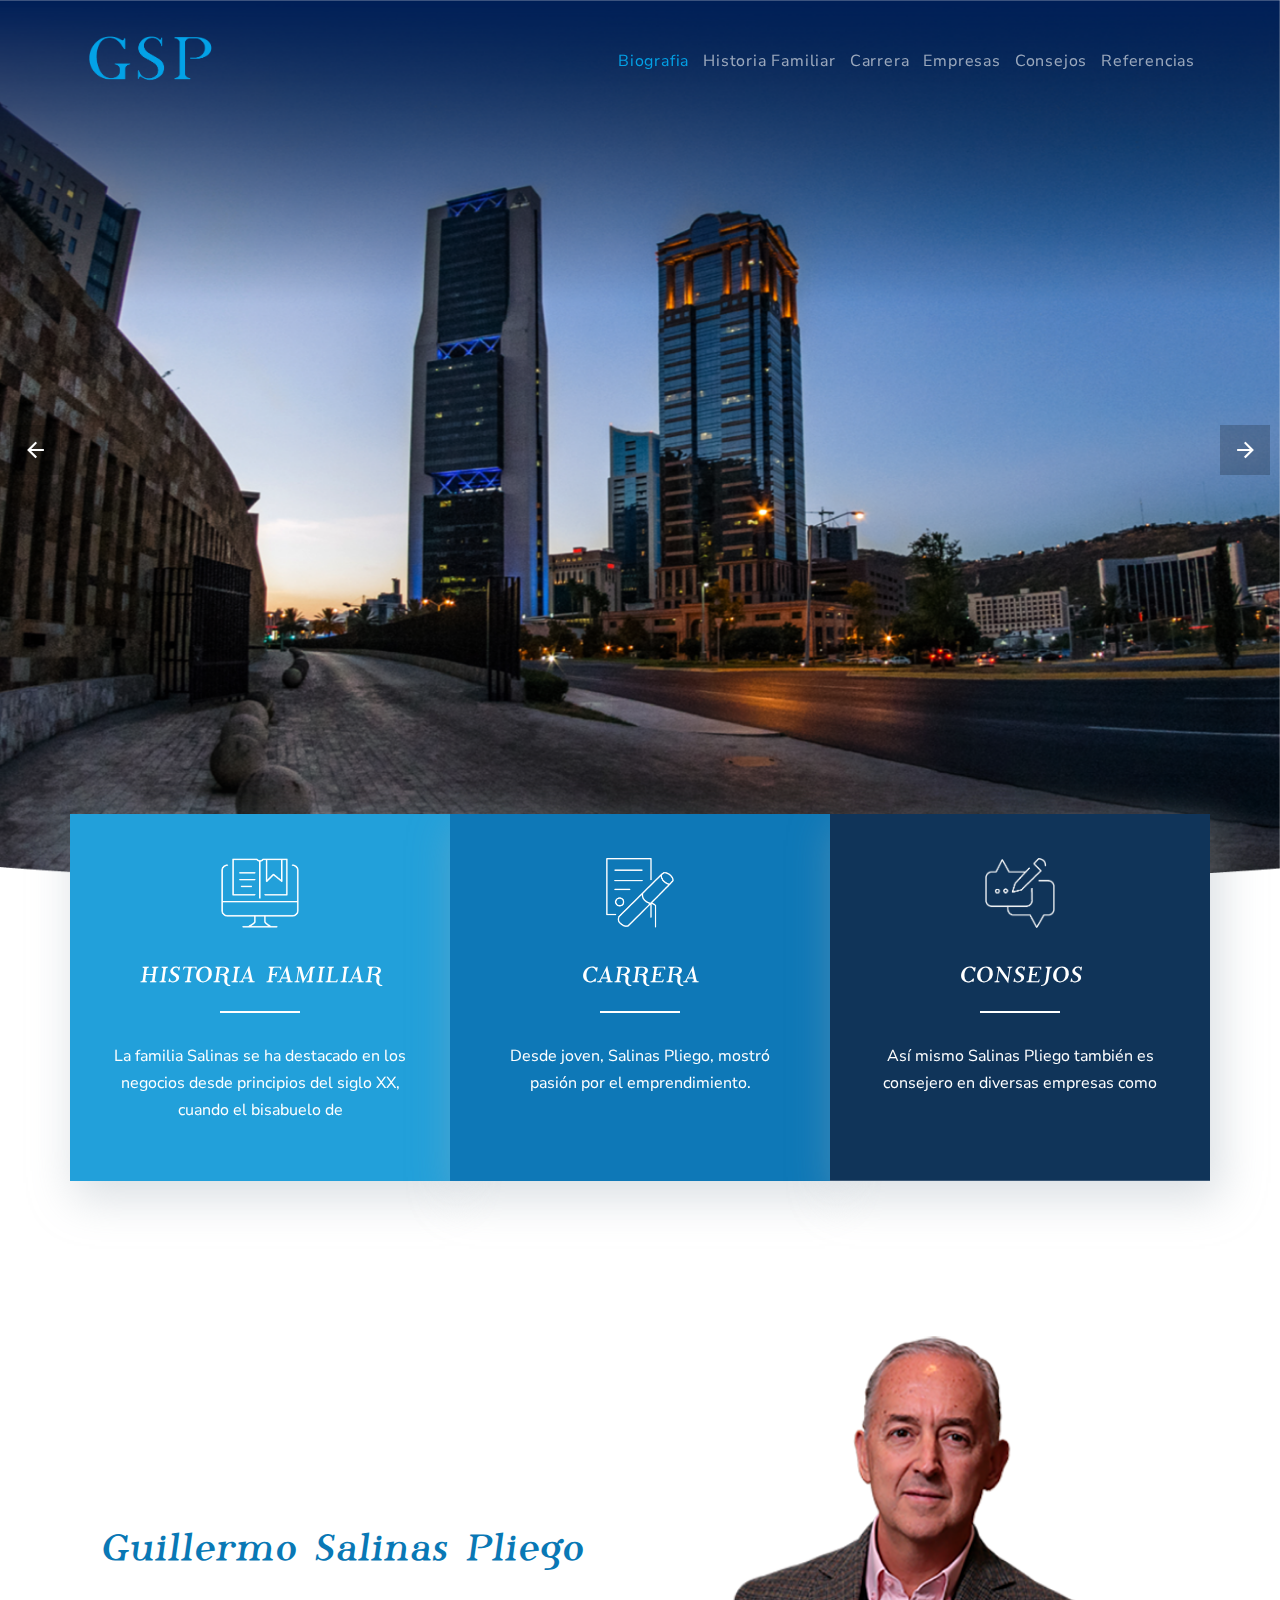
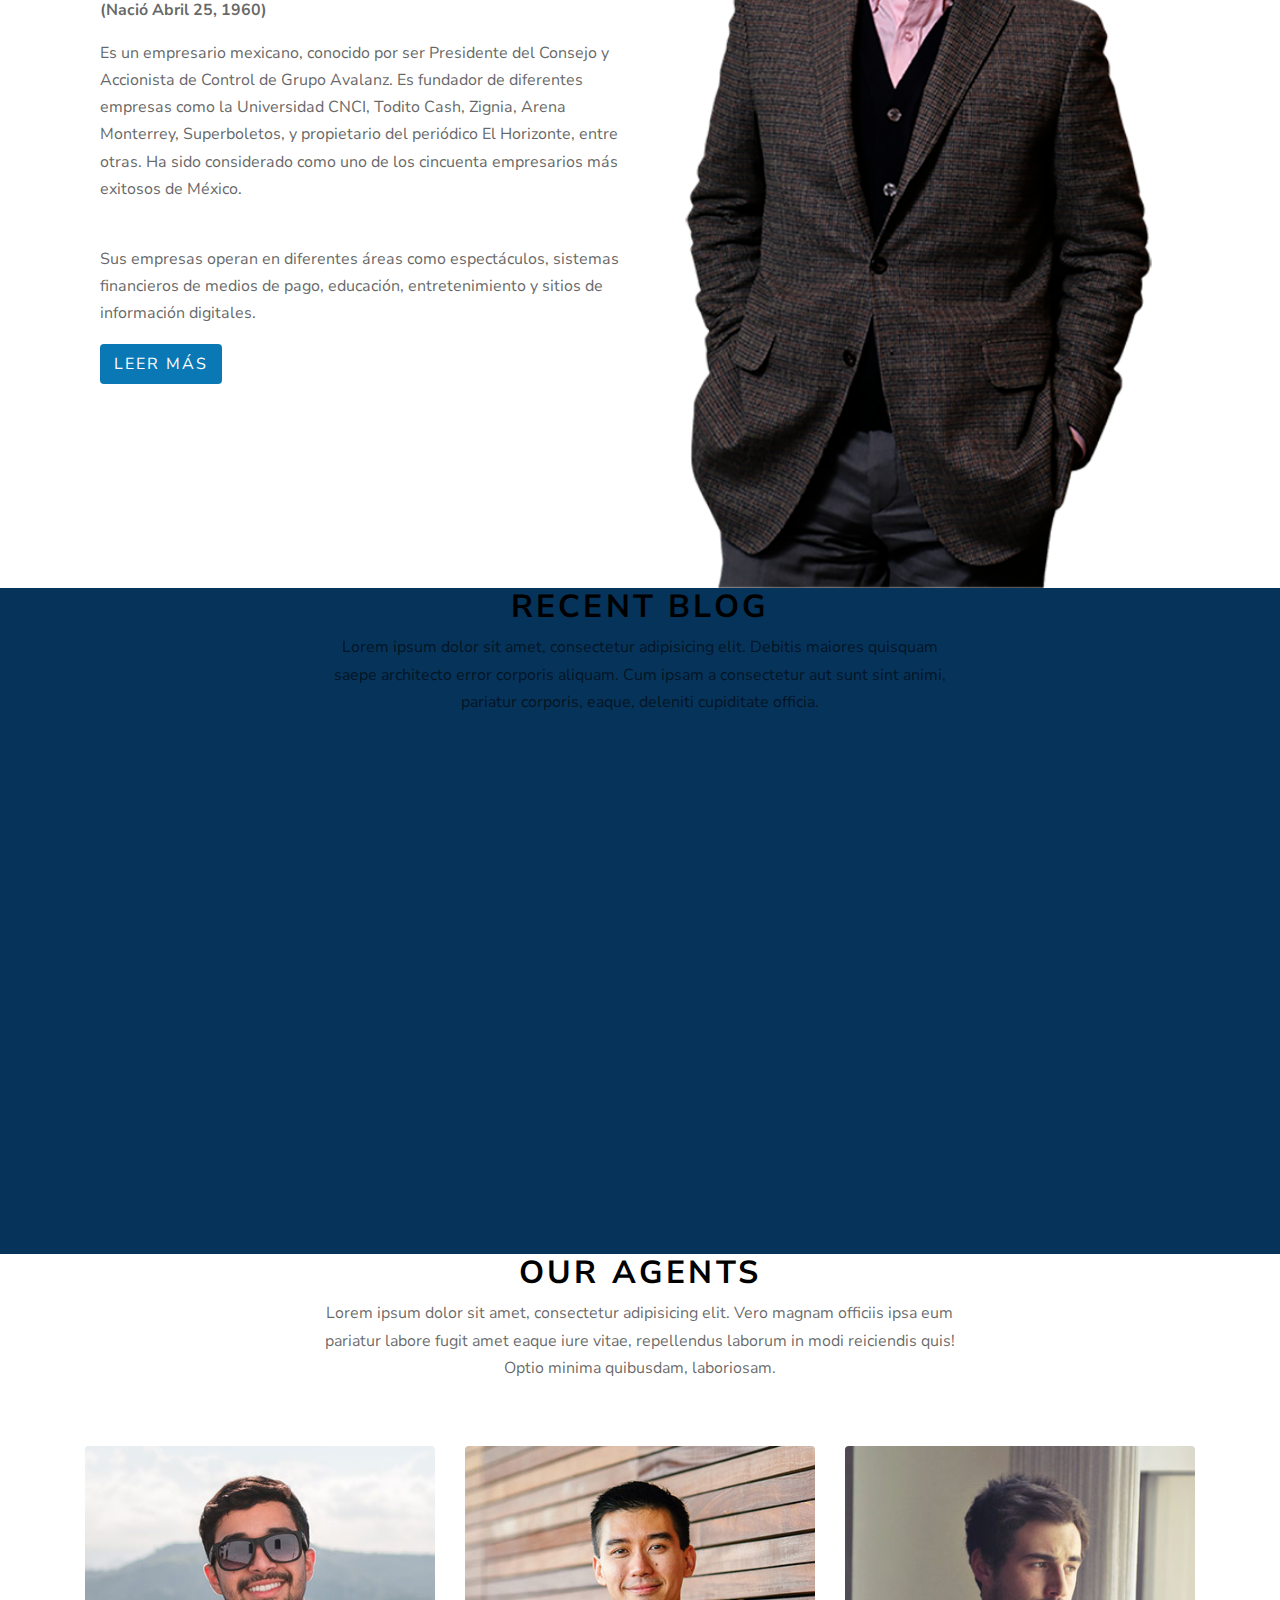
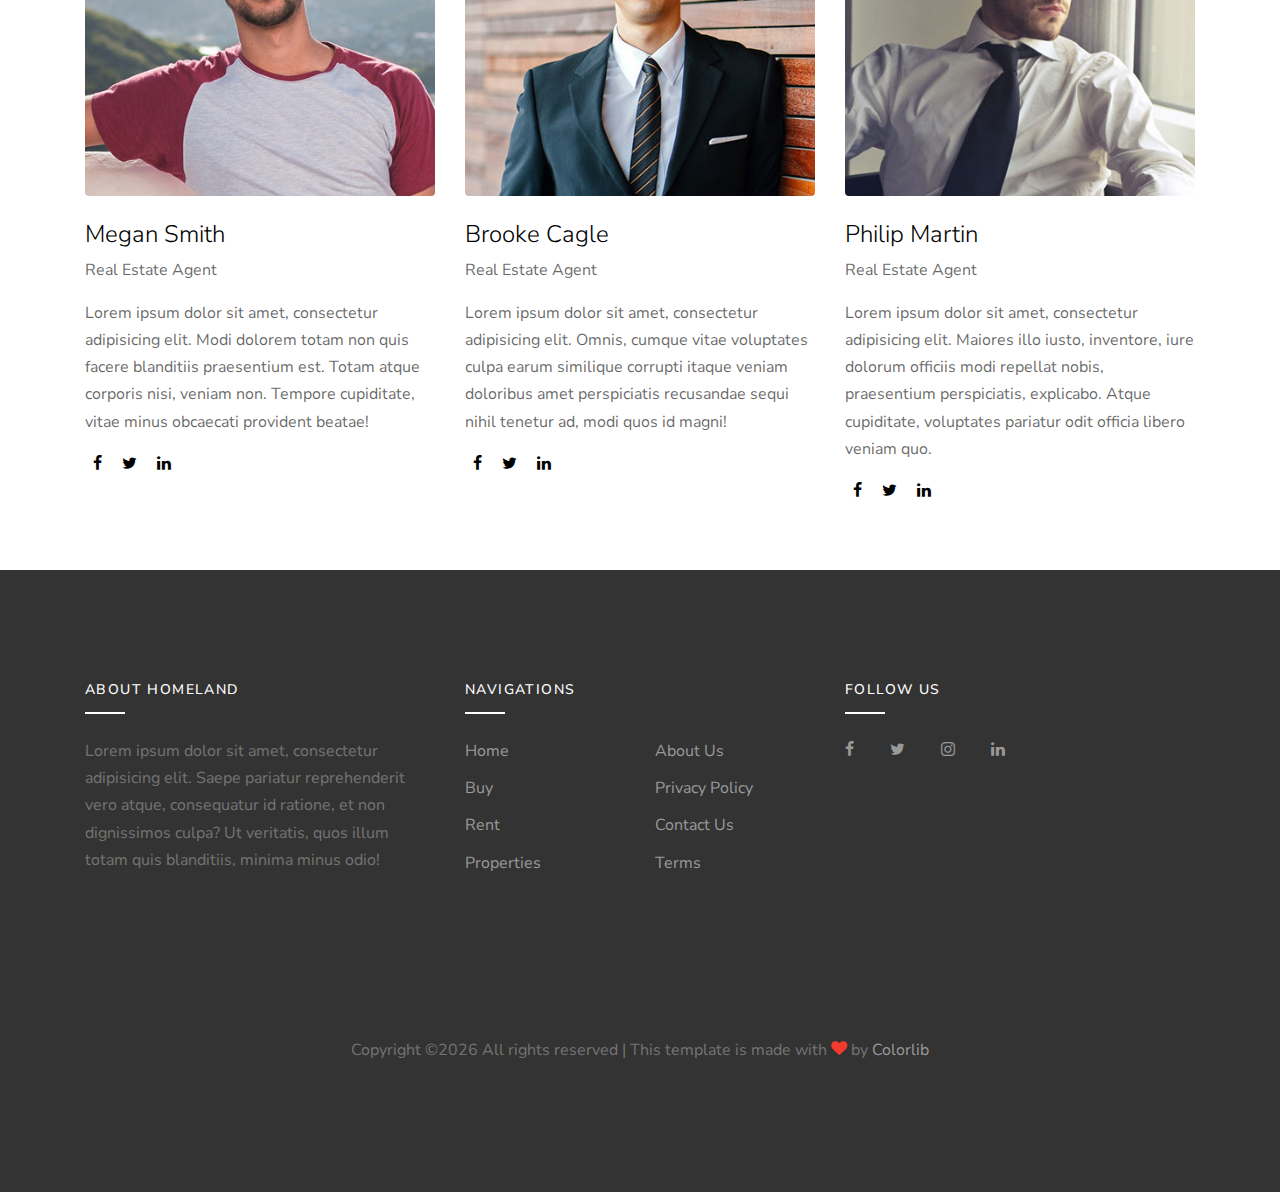
==== index.html @ 5adea377 "new" ====
<!DOCTYPE html>
<html lang="en">
  <head>
    <title>Guillermo Salinas Pliego</title>
    <meta charset="utf-8">
    <meta name="viewport" content="width=device-width, initial-scale=1, shrink-to-fit=no">

    <link rel="stylesheet" href="https://fonts.googleapis.com/css?family=Nunito+Sans:200,300,400,700,900|Roboto+Mono:300,400,500"> 
    <link rel="stylesheet" href="fonts/icomoon/style.css">

    <link rel="stylesheet" href="css/bootstrap.min.css">
    <link rel="stylesheet" href="css/magnific-popup.css">
    <link rel="stylesheet" href="css/jquery-ui.css">
    <link rel="stylesheet" href="css/owl.carousel.min.css">
    <link rel="stylesheet" href="css/owl.theme.default.min.css">
    <link rel="stylesheet" href="css/bootstrap-datepicker.css">
    <link rel="stylesheet" href="css/mediaelementplayer.css">
    <link rel="stylesheet" href="css/animate.css">
    <link rel="stylesheet" href="fonts/flaticon/font/flaticon.css">
    <link rel="stylesheet" href="css/fl-bigmug-line.css">
    
  
    <link rel="stylesheet" href="css/aos.css">

    <link rel="stylesheet" href="css/style.css">
    
  </head>
  <body>
  
  <div class="site-loader"></div>
  
  <div class="site-wrap">

    <div class="site-mobile-menu">
      <div class="site-mobile-menu-header">
        <div class="site-mobile-menu-close mt-3">
          <span class="icon-close2 js-menu-toggle"></span>
        </div>
      </div>
      <div class="site-mobile-menu-body"></div>
    </div> <!-- .site-mobile-menu -->

    <div class="site-navbar mt-4">
        <div class="container py-1">
          <div class="row align-items-center">
            <div class="col-8 col-md-8 col-lg-4">
              <h1 class="mb-0"><a href="index.html" class="text-white h2 mb-0"><img id="logo" src="images/logo.png" /></a></h1>
            </div>
            <div class="col-4 col-md-4 col-lg-8">
              <nav class="site-navigation text-right text-md-right" role="navigation">

                <div class="d-inline-block d-lg-none ml-md-0 mr-auto py-3"><a href="#" class="site-menu-toggle js-menu-toggle text-white"><span class="icon-menu h3"></span></a></div>

                <ul class="site-menu js-clone-nav d-none d-lg-block">
                  <li class="active">
                    <a href="index.html">Biografia</a>
                  </li>
                  <li><a href="buy.html">Historia Familiar</a></li>
                  <li><a href="rent.html">Carrera</a></li>
                  <li>
                    <a href="properties.html">Empresas</a>
                   <!--  <ul class="dropdown arrow-top">
                      <li><a href="#">Consejos</a></li>
                      <li><a href="#">Referencias</a></li>
                      <li><a href="#">Commercial Building</a></li>
                      <li class="has-children">
                        <a href="#">Sub Menu</a>
                        <ul class="dropdown">
                          <li><a href="#">Menu One</a></li>
                          <li><a href="#">Menu Two</a></li>
                          <li><a href="#">Menu Three</a></li>
                        </ul> 
                      </li>
                    </ul>-->
                  </li>
                  <li><a href="blog.html">Consejos</a></li>
                  <li><a href="about.html">Referencias</a></li>
                  
                </ul>
              </nav>
            </div>
           

          </div>
        </div>
      </div>
    </div>

    <div class="slide-one-item home-slider owl-carousel">

      <div class="site-blocks-cover overlay" style="background-image: url(images/banner/banner_1.png);" data-aos="fade" data-stellar-background-ratio="0.5">
  <div class="container">
         <div class="row align-items-center justify-content-center text-center">
            <div class="col-md-10">
              <!-- <span class="d-inline-block bg-success text-white px-3 mb-3 property-offer-type rounded">For Rent</span>
              <h1 class="mb-2">871 Crenshaw Blvd</h1>
              <p class="mb-5"><strong class="h2 text-success font-weight-bold">$2,250,500</strong></p>
              <p><a href="#" class="btn btn-white btn-outline-white py-3 px-5 rounded-0 btn-2">See Details</a></p> -->
            </div>
          </div> 
        </div>
      </div>  

      <div class="site-blocks-cover overlay" style="background-image: url(images/banner/banner_1.png);" data-aos="fade" data-stellar-background-ratio="0.5">
        <div class="container">
          <div class="row align-items-center justify-content-center text-center">
            <div class="col-md-10">
            <!--   <span class="d-inline-block bg-danger text-white px-3 mb-3 property-offer-type rounded">For Sale</span>
              <h1 class="mb-2">625 S. Berendo St</h1>
              <p class="mb-5"><strong class="h2 text-success font-weight-bold">$1,000,500</strong></p>
              <p><a href="#" class="btn btn-white btn-outline-white py-3 px-5 rounded-0 btn-2">See Details</a></p> -->
            </div>
          </div>
        </div>
      </div>  

    </div>
<!-- <div class="slant"></div> -->

    <div class="site-section site-section-sm pb-0">
      <section id="fh5co-intro">
		<div class="container">
			<div class="row row-bottom-padded-lg">
				<div class="fh5co-block to-animate" style="background-image: url(images/barrita/01_azul.png);">
					<div class="overlay-darker"></div>
					<div class="overlay"></div>
					<div class="fh5co-text">

						<img class="iconobarrita" src="images/barrita/h.png" height="70px" />
						<div class="col-md-12 section-heading text-center">
						<h2 style="font-family:'Phosphorus Bromide';font-weight:normal; color: #fff">Historia Familiar</h2>
						</div>
						<p style="color: #fff">La familia Salinas se ha destacado en
los negocios desde principios del siglo
XX, cuando el bisabuelo de</p>
						
					</div>
				</div>

			<div class="fh5co-block to-animate" style="background-image: url(images/barrita/02_azul.png);">
					<div class="overlay-darker"></div>
					<div class="overlay"></div>
					<div class="fh5co-text">
						<img class="iconobarrita" src="images/barrita/run.png" height="70px" />
						<div class="col-md-12 section-heading text-center">
						<h2 style="font-family:'Phosphorus Bromide';font-weight:normal; color: #fff">Carrera</h2>
						</div>
						<p style="color: #fff">Desde joven, Salinas Pliego, mostró pasión por el emprendimiento.</p>
						
					</div>
				</div>
				<div class="fh5co-block to-animate" style="background-image: url(images/barrita/03_azul.png);">
					<div class="overlay-darker"></div>
					<div class="overlay"></div>
					<div class="fh5co-text">
						<img class="iconobarrita" src="images/barrita/c.png" height="70px"/>
						<div class="col-md-12 section-heading text-center">
						<h2 style="font-family:'Phosphorus Bromide';font-weight:normal; color: #fff">Consejos</h2>
						</div>
						<p style="color: #fff">Así mismo Salinas Pliego también es consejero en diversas empresas como</p>
						
					</div>
				</div>
			</div>
			
		</div>
	</section>
    </div>
<!-- 
    <div class="site-section site-section-sm bg-light">
      <div class="container">
      
        <div class="row mb-5">
          <div class="col-md-6 col-lg-4 mb-4">
            <div class="property-entry h-100">
              <a href="property-details.html" class="property-thumbnail">
                <div class="offer-type-wrap">
                  <span class="offer-type bg-danger">Sale</span>
                  <span class="offer-type bg-success">Rent</span>
                </div>
                <img src="images/img_1.jpg" alt="Image" class="img-fluid">
              </a>
              <div class="p-4 property-body">
                <a href="#" class="property-favorite"><span class="icon-heart-o"></span></a>
                <h2 class="property-title"><a href="property-details.html">625 S. Berendo St</a></h2>
                <span class="property-location d-block mb-3"><span class="property-icon icon-room"></span> 625 S. Berendo St Unit 607 Los Angeles, CA 90005</span>
                <strong class="property-price text-primary mb-3 d-block text-success">$2,265,500</strong>
                <ul class="property-specs-wrap mb-3 mb-lg-0">
                  <li>
                    <span class="property-specs">Beds</span>
                    <span class="property-specs-number">2 <sup>+</sup></span>
                    
                  </li>
                  <li>
                    <span class="property-specs">Baths</span>
                    <span class="property-specs-number">2</span>
                    
                  </li>
                  <li>
                    <span class="property-specs">SQ FT</span>
                    <span class="property-specs-number">7,000</span>
                    
                  </li>
                </ul>

              </div>
            </div>
          </div>

          <div class="col-md-6 col-lg-4 mb-4">
            <div class="property-entry h-100">
              <a href="property-details.html" class="property-thumbnail">
                <div class="offer-type-wrap">
                  <span class="offer-type bg-danger">Sale</span>
                  <span class="offer-type bg-success">Rent</span>
                </div>
                <img src="images/img_2.jpg" alt="Image" class="img-fluid">
              </a>
              <div class="p-4 property-body">
                <a href="#" class="property-favorite active"><span class="icon-heart-o"></span></a>
                <h2 class="property-title"><a href="property-details.html">871 Crenshaw Blvd</a></h2>
                <span class="property-location d-block mb-3"><span class="property-icon icon-room"></span> 1 New York Ave, Warners Bay, NSW 2282</span>
                <strong class="property-price text-primary mb-3 d-block text-success">$2,265,500</strong>
                <ul class="property-specs-wrap mb-3 mb-lg-0">
                  <li>
                    <span class="property-specs">Beds</span>
                    <span class="property-specs-number">2 <sup>+</sup></span>
                    
                  </li>
                  <li>
                    <span class="property-specs">Baths</span>
                    <span class="property-specs-number">2</span>
                    
                  </li>
                  <li>
                    <span class="property-specs">SQ FT</span>
                    <span class="property-specs-number">1,620</span>
                    
                  </li>
                </ul>

              </div>
            </div>
          </div>

          <div class="col-md-6 col-lg-4 mb-4">
            <div class="property-entry h-100">
              <a href="property-details.html" class="property-thumbnail">
                <div class="offer-type-wrap">
                  <span class="offer-type bg-info">Lease</span>
                </div>
                <img src="images/img_3.jpg" alt="Image" class="img-fluid">
              </a>
              <div class="p-4 property-body">
                <a href="#" class="property-favorite"><span class="icon-heart-o"></span></a>
                <h2 class="property-title"><a href="property-details.html">853 S Lucerne Blvd</a></h2>
                <span class="property-location d-block mb-3"><span class="property-icon icon-room"></span> 853 S Lucerne Blvd Unit 101 Los Angeles, CA 90005</span>
                <strong class="property-price text-primary mb-3 d-block text-success">$2,265,500</strong>
                <ul class="property-specs-wrap mb-3 mb-lg-0">
                  <li>
                    <span class="property-specs">Beds</span>
                    <span class="property-specs-number">2 <sup>+</sup></span>
                    
                  </li>
                  <li>
                    <span class="property-specs">Baths</span>
                    <span class="property-specs-number">2</span>
                    
                  </li>
                  <li>
                    <span class="property-specs">SQ FT</span>
                    <span class="property-specs-number">5,500</span>
                    
                  </li>
                </ul>

              </div>
            </div>
          </div>

          <div class="col-md-6 col-lg-4 mb-4">
            <div class="property-entry h-100">
              <a href="property-details.html" class="property-thumbnail">
                <div class="offer-type-wrap">
                  <span class="offer-type bg-danger">Sale</span>
                  <span class="offer-type bg-success">Rent</span>
                </div>
                <img src="images/img_4.jpg" alt="Image" class="img-fluid">
              </a>
              <div class="p-4 property-body">
                <a href="#" class="property-favorite"><span class="icon-heart-o"></span></a>
                <h2 class="property-title"><a href="property-details.html">625 S. Berendo St</a></h2>
                <span class="property-location d-block mb-3"><span class="property-icon icon-room"></span> 625 S. Berendo St Unit 607 Los Angeles, CA 90005</span>
                <strong class="property-price text-primary mb-3 d-block text-success">$2,265,500</strong>
                <ul class="property-specs-wrap mb-3 mb-lg-0">
                  <li>
                    <span class="property-specs">Beds</span>
                    <span class="property-specs-number">2 <sup>+</sup></span>
                    
                  </li>
                  <li>
                    <span class="property-specs">Baths</span>
                    <span class="property-specs-number">2</span>
                    
                  </li>
                  <li>
                    <span class="property-specs">SQ FT</span>
                    <span class="property-specs-number">7,000</span>
                    
                  </li>
                </ul>

              </div>
            </div>
          </div>

          <div class="col-md-6 col-lg-4 mb-4">
            <div class="property-entry h-100">
              <a href="property-details.html" class="property-thumbnail">
                <div class="offer-type-wrap">
                  <span class="offer-type bg-danger">Sale</span>
                  <span class="offer-type bg-success">Rent</span>
                </div>
                <img src="images/img_5.jpg" alt="Image" class="img-fluid">
              </a>
              <div class="p-4 property-body">
                <a href="#" class="property-favorite"><span class="icon-heart-o"></span></a>
                <h2 class="property-title"><a href="property-details.html">871 Crenshaw Blvd</a></h2>
                <span class="property-location d-block mb-3"><span class="property-icon icon-room"></span> 1 New York Ave, Warners Bay, NSW 2282</span>
                <strong class="property-price text-primary mb-3 d-block text-success">$2,265,500</strong>
                <ul class="property-specs-wrap mb-3 mb-lg-0">
                  <li>
                    <span class="property-specs">Beds</span>
                    <span class="property-specs-number">2 <sup>+</sup></span>
                    
                  </li>
                  <li>
                    <span class="property-specs">Baths</span>
                    <span class="property-specs-number">2</span>
                    
                  </li>
                  <li>
                    <span class="property-specs">SQ FT</span>
                    <span class="property-specs-number">1,620</span>
                    
                  </li>
                </ul>

              </div>
            </div>
          </div>

          <div class="col-md-6 col-lg-4 mb-4">
            <div class="property-entry h-100">
              <a href="property-details.html" class="property-thumbnail">
                <div class="offer-type-wrap">
                  <span class="offer-type bg-info">Lease</span>
                </div>
                <img src="images/img_6.jpg" alt="Image" class="img-fluid">
              </a>
              <div class="p-4 property-body">
                <a href="#" class="property-favorite"><span class="icon-heart-o"></span></a>
                <h2 class="property-title"><a href="property-details.html">853 S Lucerne Blvd</a></h2>
                <span class="property-location d-block mb-3"><span class="property-icon icon-room"></span> 853 S Lucerne Blvd Unit 101 Los Angeles, CA 90005</span>
                <strong class="property-price text-primary mb-3 d-block text-success">$2,265,500</strong>
                <ul class="property-specs-wrap mb-3 mb-lg-0">
                  <li>
                    <span class="property-specs">Beds</span>
                    <span class="property-specs-number">2 <sup>+</sup></span>
                    
                  </li>
                  <li>
                    <span class="property-specs">Baths</span>
                    <span class="property-specs-number">2</span>
                    
                  </li>
                  <li>
                    <span class="property-specs">SQ FT</span>
                    <span class="property-specs-number">5,500</span>
                    
                  </li>
                </ul>

              </div>
            </div>
          </div>

          <div class="col-md-6 col-lg-4 mb-4">
            <div class="property-entry h-100">
              <a href="property-details.html" class="property-thumbnail">
                <div class="offer-type-wrap">
                  <span class="offer-type bg-danger">Sale</span>
                  <span class="offer-type bg-success">Rent</span>
                </div>
                <img src="images/img_7.jpg" alt="Image" class="img-fluid">
              </a>
              <div class="p-4 property-body">
                <a href="#" class="property-favorite"><span class="icon-heart-o"></span></a>
                <h2 class="property-title"><a href="property-details.html">625 S. Berendo St</a></h2>
                <span class="property-location d-block mb-3"><span class="property-icon icon-room"></span> 625 S. Berendo St Unit 607 Los Angeles, CA 90005</span>
                <strong class="property-price text-primary mb-3 d-block text-success">$2,265,500</strong>
                <ul class="property-specs-wrap mb-3 mb-lg-0">
                  <li>
                    <span class="property-specs">Beds</span>
                    <span class="property-specs-number">2 <sup>+</sup></span>
                    
                  </li>
                  <li>
                    <span class="property-specs">Baths</span>
                    <span class="property-specs-number">2</span>
                    
                  </li>
                  <li>
                    <span class="property-specs">SQ FT</span>
                    <span class="property-specs-number">7,000</span>
                    
                  </li>
                </ul>

              </div>
            </div>
          </div>

          <div class="col-md-6 col-lg-4 mb-4">
            <div class="property-entry h-100">
              <a href="property-details.html" class="property-thumbnail">
                <div class="offer-type-wrap">
                  <span class="offer-type bg-danger">Sale</span>
                  <span class="offer-type bg-success">Rent</span>
                </div>
                <img src="images/img_8.jpg" alt="Image" class="img-fluid">
              </a>
              <div class="p-4 property-body">
                <a href="#" class="property-favorite"><span class="icon-heart-o"></span></a>
                <h2 class="property-title"><a href="property-details.html">871 Crenshaw Blvd</a></h2>
                <span class="property-location d-block mb-3"><span class="property-icon icon-room"></span> 1 New York Ave, Warners Bay, NSW 2282</span>
                <strong class="property-price text-primary mb-3 d-block text-success">$2,265,500</strong>
                <ul class="property-specs-wrap mb-3 mb-lg-0">
                  <li>
                    <span class="property-specs">Beds</span>
                    <span class="property-specs-number">2 <sup>+</sup></span>
                    
                  </li>
                  <li>
                    <span class="property-specs">Baths</span>
                    <span class="property-specs-number">2</span>
                    
                  </li>
                  <li>
                    <span class="property-specs">SQ FT</span>
                    <span class="property-specs-number">1,620</span>
                    
                  </li>
                </ul>

              </div>
            </div>
          </div>

          <div class="col-md-6 col-lg-4 mb-4">
            <div class="property-entry h-100">
              <a href="property-details.html" class="property-thumbnail">
                <div class="offer-type-wrap">
                  <span class="offer-type bg-info">Lease</span>
                </div>
                <img src="images/img_1.jpg" alt="Image" class="img-fluid">
              </a>
              <div class="p-4 property-body">
                <a href="#" class="property-favorite"><span class="icon-heart-o"></span></a>
                <h2 class="property-title"><a href="property-details.html">853 S Lucerne Blvd</a></h2>
                <span class="property-location d-block mb-3"><span class="property-icon icon-room"></span> 853 S Lucerne Blvd Unit 101 Los Angeles, CA 90005</span>
                <strong class="property-price text-primary mb-3 d-block text-success">$2,265,500</strong>
                <ul class="property-specs-wrap mb-3 mb-lg-0">
                  <li>
                    <span class="property-specs">Beds</span>
                    <span class="property-specs-number">2 <sup>+</sup></span>
                    
                  </li>
                  <li>
                    <span class="property-specs">Baths</span>
                    <span class="property-specs-number">2</span>
                    
                  </li>
                  <li>
                    <span class="property-specs">SQ FT</span>
                    <span class="property-specs-number">5,500</span>
                    
                  </li>
                </ul>

              </div>
            </div>
          </div>
        </div>
        <div class="row">
          <div class="col-md-12 text-center">
            <div class="site-pagination">
              <a href="#" class="active">1</a>
              <a href="#">2</a>
              <a href="#">3</a>
              <a href="#">4</a>
              <a href="#">5</a>
              <span>...</span>
              <a href="#">10</a>
            </div>
          </div>   <img src="images/guillermo_salinas_pliego_home.png" class="personaje" >
        </div>
        
      </div>
    </div> -->

    <div class="site-section">
      <div class="container">
       
       <a name="nosotros" id="nosotros"></a>
       
        <div class="container">

  <div class="row" id="area_nosotros">
  
   <br clear="right"> 
                <div class="col-xs-6 col-sm-6 col-md-6 col-lg-6">
                  <div class="txt400">
                  <h1 style="font-family:'Phosphorus Bromide';font-weight:normal; color: #0978B5" class="my-4" >Guillermo Salinas Pliego</h1>
                 <p> <b>(Nació Abril 25, 1960)</b></p>
                  
                    <p>Es un empresario mexicano, conocido por ser Presidente del Consejo y Accionista de Control de Grupo Avalanz. Es fundador de diferentes empresas como
la Universidad CNCI, Todito Cash, Zignia, Arena Monterrey, Superboletos, y
propietario del periódico El Horizonte, entre otras. Ha sido considerado como
uno de los cincuenta empresarios más exitosos de México.  </p> </br>
 <p>Sus empresas operan en diferentes áreas como espectáculos, sistemas financieros de medios de pago, educación, entretenimiento y sitios de información
digitales.  </p>
<button type="button" class="btn btn-primary">Leer más</button>
<br clear="all">

                  </div>

                </div>
                <div class="col-xs-6 col-sm-6 col-md-6 col-lg-6">
                 <img  src="images/guillermo_salinas_pliego_home.png"  width="100%"   > 

                </div> 

               
                           

            


          </div> 


        </div> 
      </div>
    </div>

    <div class="site-section bg-light">
      <div class="container">
        <div class="row justify-content-center mb-5">
          <div class="col-md-7 text-center">
            <div class="site-section-title">
              <h2>Recent Blog</h2>
            </div>
            <p>Lorem ipsum dolor sit amet, consectetur adipisicing elit. Debitis maiores quisquam saepe architecto error corporis aliquam. Cum ipsam a consectetur aut sunt sint animi, pariatur corporis, eaque, deleniti cupiditate officia.</p>
          </div>
        </div>
        <div class="row">
          <div class="col-md-6 col-lg-4 mb-5" data-aos="fade-up" data-aos-delay="100">
            <a href="#"><img src="images/img_4.jpg" alt="Image" class="img-fluid"></a>
            <div class="p-4 bg-white">
              <span class="d-block text-secondary small text-uppercase">Jan 20th, 2019</span>
              <h2 class="h5 text-black mb-3"><a href="#">Art Gossip by Mike Charles</a></h2>
              <p>Lorem ipsum dolor sit amet, consectetur adipisicing elit. Alias enim, ipsa exercitationem veniam quae sunt.</p>
            </div>
          </div>
          <div class="col-md-6 col-lg-4 mb-5" data-aos="fade-up" data-aos-delay="200">
            <a href="#"><img src="images/img_2.jpg" alt="Image" class="img-fluid"></a>
            <div class="p-4 bg-white">
              <span class="d-block text-secondary small text-uppercase">Jan 20th, 2019</span>
              <h2 class="h5 text-black mb-3"><a href="#">Art Gossip by Mike Charles</a></h2>
              <p>Lorem ipsum dolor sit amet, consectetur adipisicing elit. Alias enim, ipsa exercitationem veniam quae sunt.</p>
            </div>
          </div>
          <div class="col-md-6 col-lg-4 mb-5" data-aos="fade-up" data-aos-delay="300">
            <a href="#"><img src="images/img_3.jpg" alt="Image" class="img-fluid"></a>
            <div class="p-4 bg-white">
              <span class="d-block text-secondary small text-uppercase">Jan 20th, 2019</span>
              <h2 class="h5 text-black mb-3"><a href="#">Art Gossip by Mike Charles</a></h2>
              <p>Lorem ipsum dolor sit amet, consectetur adipisicing elit. Alias enim, ipsa exercitationem veniam quae sunt.</p>
            </div>
          </div>

        </div>

      </div>
    </div>

    
    <div class="site-section">
    <div class="container">
      <div class="row mb-5 justify-content-center">
        <div class="col-md-7">
          <div class="site-section-title text-center">
            <h2>Our Agents</h2>
            <p>Lorem ipsum dolor sit amet, consectetur adipisicing elit. Vero magnam officiis ipsa eum pariatur labore fugit amet eaque iure vitae, repellendus laborum in modi reiciendis quis! Optio minima quibusdam, laboriosam.</p>
          </div>
        </div>
      </div>
      <div class="row">
          <div class="col-md-6 col-lg-4 mb-5 mb-lg-5">
            <div class="team-member">

              <img src="images/person_1.jpg" alt="Image" class="img-fluid rounded mb-4">

              <div class="text">

                <h2 class="mb-2 font-weight-light text-black h4">Megan Smith</h2>
                <span class="d-block mb-3 text-white-opacity-05">Real Estate Agent</span>
                <p>Lorem ipsum dolor sit amet, consectetur adipisicing elit. Modi dolorem totam non quis facere blanditiis praesentium est. Totam atque corporis nisi, veniam non. Tempore cupiditate, vitae minus obcaecati provident beatae!</p>
                <p>
                  <a href="#" class="text-black p-2"><span class="icon-facebook"></span></a>
                  <a href="#" class="text-black p-2"><span class="icon-twitter"></span></a>
                  <a href="#" class="text-black p-2"><span class="icon-linkedin"></span></a>
                </p>
              </div>

            </div>
          </div>

          <div class="col-md-6 col-lg-4 mb-5 mb-lg-5">
            <div class="team-member">

              <img src="images/person_2.jpg" alt="Image" class="img-fluid rounded mb-4">

              <div class="text">

                <h2 class="mb-2 font-weight-light text-black h4">Brooke Cagle</h2>
                <span class="d-block mb-3 text-white-opacity-05">Real Estate Agent</span>
                <p>Lorem ipsum dolor sit amet, consectetur adipisicing elit. Omnis, cumque vitae voluptates culpa earum similique corrupti itaque veniam doloribus amet perspiciatis recusandae sequi nihil tenetur ad, modi quos id magni!</p>
                <p>
                  <a href="#" class="text-black p-2"><span class="icon-facebook"></span></a>
                  <a href="#" class="text-black p-2"><span class="icon-twitter"></span></a>
                  <a href="#" class="text-black p-2"><span class="icon-linkedin"></span></a>
                </p>
              </div>

            </div>
          </div>

          <div class="col-md-6 col-lg-4 mb-5 mb-lg-5">
            <div class="team-member">

              <img src="images/person_3.jpg" alt="Image" class="img-fluid rounded mb-4">

              <div class="text">

                <h2 class="mb-2 font-weight-light text-black h4">Philip Martin</h2>
                <span class="d-block mb-3 text-white-opacity-05">Real Estate Agent</span>
                <p>Lorem ipsum dolor sit amet, consectetur adipisicing elit. Maiores illo iusto, inventore, iure dolorum officiis modi repellat nobis, praesentium perspiciatis, explicabo. Atque cupiditate, voluptates pariatur odit officia libero veniam quo.</p>
                <p>
                  <a href="#" class="text-black p-2"><span class="icon-facebook"></span></a>
                  <a href="#" class="text-black p-2"><span class="icon-twitter"></span></a>
                  <a href="#" class="text-black p-2"><span class="icon-linkedin"></span></a>
                </p>
              </div>

            </div>
          </div>

          

        </div>
    </div>
    </div>
    

    <footer class="site-footer">
      <div class="container">
        <div class="row">
          <div class="col-lg-4">
            <div class="mb-5">
              <h3 class="footer-heading mb-4">About Homeland</h3>
              <p>Lorem ipsum dolor sit amet, consectetur adipisicing elit. Saepe pariatur reprehenderit vero atque, consequatur id ratione, et non dignissimos culpa? Ut veritatis, quos illum totam quis blanditiis, minima minus odio!</p>
            </div>

            
            
          </div>
          <div class="col-lg-4 mb-5 mb-lg-0">
            <div class="row mb-5">
              <div class="col-md-12">
                <h3 class="footer-heading mb-4">Navigations</h3>
              </div>
              <div class="col-md-6 col-lg-6">
                <ul class="list-unstyled">
                  <li><a href="#">Home</a></li>
                  <li><a href="#">Buy</a></li>
                  <li><a href="#">Rent</a></li>
                  <li><a href="#">Properties</a></li>
                </ul>
              </div>
              <div class="col-md-6 col-lg-6">
                <ul class="list-unstyled">
                  <li><a href="#">About Us</a></li>
                  <li><a href="#">Privacy Policy</a></li>
                  <li><a href="#">Contact Us</a></li>
                  <li><a href="#">Terms</a></li>
                </ul>
              </div>
            </div>


          </div>

          <div class="col-lg-4 mb-5 mb-lg-0">
            <h3 class="footer-heading mb-4">Follow Us</h3>

                <div>
                  <a href="#" class="pl-0 pr-3"><span class="icon-facebook"></span></a>
                  <a href="#" class="pl-3 pr-3"><span class="icon-twitter"></span></a>
                  <a href="#" class="pl-3 pr-3"><span class="icon-instagram"></span></a>
                  <a href="#" class="pl-3 pr-3"><span class="icon-linkedin"></span></a>
                </div>

            

          </div>
          
        </div>
        <div class="row pt-5 mt-5 text-center">
          <div class="col-md-12">
            <p>
            <!-- Link back to Colorlib can't be removed. Template is licensed under CC BY 3.0. -->
            Copyright &copy;<script data-cfasync="false" src="/cdn-cgi/scripts/5c5dd728/cloudflare-static/email-decode.min.js"></script><script>document.write(new Date().getFullYear());</script> All rights reserved | This template is made with <i class="icon-heart text-danger" aria-hidden="true"></i> by <a href="https://colorlib.com" target="_blank" >Colorlib</a>
            <!-- Link back to Colorlib can't be removed. Template is licensed under CC BY 3.0. -->
            </p>
          </div>
          
        </div>
      </div>
    </footer>

  </div>

  <script src="js/jquery-3.3.1.min.js"></script>
  <script src="js/jquery-migrate-3.0.1.min.js"></script>
  <script src="js/jquery-ui.js"></script>
  <script src="js/popper.min.js"></script>
  <script src="js/bootstrap.min.js"></script>
  <script src="js/owl.carousel.min.js"></script>
  <script src="js/mediaelement-and-player.min.js"></script>
  <script src="js/jquery.stellar.min.js"></script>
  <script src="js/jquery.countdown.min.js"></script>
  <script src="js/jquery.magnific-popup.min.js"></script>
  <script src="js/bootstrap-datepicker.min.js"></script>
  <script src="js/aos.js"></script>

  <script src="js/main.js"></script>
    
  </body>
</html>
---- fonts/icomoon/style.css ----
@font-face {
  font-family: 'icomoon';
  src:  url('fonts/icomoon.eot?10si43');
  src:  url('fonts/icomoon.eot?10si43#iefix') format('embedded-opentype'),
    url('fonts/icomoon.ttf?10si43') format('truetype'),
    url('fonts/icomoon.woff?10si43') format('woff'),
    url('fonts/icomoon.svg?10si43#icomoon') format('svg');
  font-weight: normal;
  font-style: normal;
}

[class^="icon-"], [class*=" icon-"] {
  /* use !important to prevent issues with browser extensions that change fonts */
  font-family: 'icomoon' !important;
  speak: none;
  font-style: normal;
  font-weight: normal;
  font-variant: normal;
  text-transform: none;
  line-height: 1;

  /* Better Font Rendering =========== */
  -webkit-font-smoothing: antialiased;
  -moz-osx-font-smoothing: grayscale;
}

.icon-asterisk:before {
  content: "\f069";
}
.icon-plus:before {
  content: "\f067";
}
.icon-question:before {
  content: "\f128";
}
.icon-minus:before {
  content: "\f068";
}
.icon-glass:before {
  content: "\f000";
}
.icon-music:before {
  content: "\f001";
}
.icon-search:before {
  content: "\f002";
}
.icon-envelope-o:before {
  content: "\f003";
}
.icon-heart:before {
  content: "\f004";
}
.icon-star:before {
  content: "\f005";
}
.icon-star-o:before {
  content: "\f006";
}
.icon-user:before {
  content: "\f007";
}
.icon-film:before {
  content: "\f008";
}
.icon-th-large:before {
  content: "\f009";
}
.icon-th:before {
  content: "\f00a";
}
.icon-th-list:before {
  content: "\f00b";
}
.icon-check:before {
  content: "\f00c";
}
.icon-close:before {
  content: "\f00d";
}
.icon-remove:before {
  content: "\f00d";
}
.icon-times:before {
  content: "\f00d";
}
.icon-search-plus:before {
  content: "\f00e";
}
.icon-search-minus:before {
  content: "\f010";
}
.icon-power-off:before {
  content: "\f011";
}
.icon-signal:before {
  content: "\f012";
}
.icon-cog:before {
  content: "\f013";
}
.icon-gear:before {
  content: "\f013";
}
.icon-trash-o:before {
  content: "\f014";
}
.icon-home:before {
  content: "\f015";
}
.icon-file-o:before {
  content: "\f016";
}
.icon-clock-o:before {
  content: "\f017";
}
.icon-road:before {
  content: "\f018";
}
.icon-download:before {
  content: "\f019";
}
.icon-arrow-circle-o-down:before {
  content: "\f01a";
}
.icon-arrow-circle-o-up:before {
  content: "\f01b";
}
.icon-inbox:before {
  content: "\f01c";
}
.icon-play-circle-o:before {
  content: "\f01d";
}
.icon-repeat:before {
  content: "\f01e";
}
.icon-rotate-right:before {
  content: "\f01e";
}
.icon-refresh:before {
  content: "\f021";
}
.icon-list-alt:before {
  content: "\f022";
}
.icon-lock:before {
  content: "\f023";
}
.icon-flag:before {
  content: "\f024";
}
.icon-headphones:before {
  content: "\f025";
}
.icon-volume-off:before {
  content: "\f026";
}
.icon-volume-down:before {
  content: "\f027";
}
.icon-volume-up:before {
  content: "\f028";
}
.icon-qrcode:before {
  content: "\f029";
}
.icon-barcode:before {
  content: "\f02a";
}
.icon-tag:before {
  content: "\f02b";
}
.icon-tags:before {
  content: "\f02c";
}
.icon-book:before {
  content: "\f02d";
}
.icon-bookmark:before {
  content: "\f02e";
}
.icon-print:before {
  content: "\f02f";
}
.icon-camera:before {
  content: "\f030";
}
.icon-font:before {
  content: "\f031";
}
.icon-bold:before {
  content: "\f032";
}
.icon-italic:before {
  content: "\f033";
}
.icon-text-height:before {
  content: "\f034";
}
.icon-text-width:before {
  content: "\f035";
}
.icon-align-left:before {
  content: "\f036";
}
.icon-align-center:before {
  content: "\f037";
}
.icon-align-right:before {
  content: "\f038";
}
.icon-align-justify:before {
  content: "\f039";
}
.icon-list:before {
  content: "\f03a";
}
.icon-dedent:before {
  content: "\f03b";
}
.icon-outdent:before {
  content: "\f03b";
}
.icon-indent:before {
  content: "\f03c";
}
.icon-video-camera:before {
  content: "\f03d";
}
.icon-image:before {
  content: "\f03e";
}
.icon-photo:before {
  content: "\f03e";
}
.icon-picture-o:before {
  content: "\f03e";
}
.icon-pencil:before {
  content: "\f040";
}
.icon-map-marker:before {
  content: "\f041";
}
.icon-adjust:before {
  content: "\f042";
}
.icon-tint:before {
  content: "\f043";
}
.icon-edit:before {
  content: "\f044";
}
.icon-pencil-square-o:before {
  content: "\f044";
}
.icon-share-square-o:before {
  content: "\f045";
}
.icon-check-square-o:before {
  content: "\f046";
}
.icon-arrows:before {
  content: "\f047";
}
.icon-step-backward:before {
  content: "\f048";
}
.icon-fast-backward:before {
  content: "\f049";
}
.icon-backward:before {
  content: "\f04a";
}
.icon-play:before {
  content: "\f04b";
}
.icon-pause:before {
  content: "\f04c";
}
.icon-stop:before {
  content: "\f04d";
}
.icon-forward:before {
  content: "\f04e";
}
.icon-fast-forward:before {
  content: "\f050";
}
.icon-step-forward:before {
  content: "\f051";
}
.icon-eject:before {
  content: "\f052";
}
.icon-chevron-left:before {
  content: "\f053";
}
.icon-chevron-right:before {
  content: "\f054";
}
.icon-plus-circle:before {
  content: "\f055";
}
.icon-minus-circle:before {
  content: "\f056";
}
.icon-times-circle:before {
  content: "\f057";
}
.icon-check-circle:before {
  content: "\f058";
}
.icon-question-circle:before {
  content: "\f059";
}
.icon-info-circle:before {
  content: "\f05a";
}
.icon-crosshairs:before {
  content: "\f05b";
}
.icon-times-circle-o:before {
  content: "\f05c";
}
.icon-check-circle-o:before {
  content: "\f05d";
}
.icon-ban:before {
  content: "\f05e";
}
.icon-arrow-left:before {
  content: "\f060";
}
.icon-arrow-right:before {
  content: "\f061";
}
.icon-arrow-up:before {
  content: "\f062";
}
.icon-arrow-down:before {
  content: "\f063";
}
.icon-mail-forward:before {
  content: "\f064";
}
.icon-share:before {
  content: "\f064";
}
.icon-expand:before {
  content: "\f065";
}
.icon-compress:before {
  content: "\f066";
}
.icon-exclamation-circle:before {
  content: "\f06a";
}
.icon-gift:before {
  content: "\f06b";
}
.icon-leaf:before {
  content: "\f06c";
}
.icon-fire:before {
  content: "\f06d";
}
.icon-eye:before {
  content: "\f06e";
}
.icon-eye-slash:before {
  content: "\f070";
}
.icon-exclamation-triangle:before {
  content: "\f071";
}
.icon-warning:before {
  content: "\f071";
}
.icon-plane:before {
  content: "\f072";
}
.icon-calendar:before {
  content: "\f073";
}
.icon-random:before {
  content: "\f074";
}
.icon-comment:before {
  content: "\f075";
}
.icon-magnet:before {
  content: "\f076";
}
.icon-chevron-up:before {
  content: "\f077";
}
.icon-chevron-down:before {
  content: "\f078";
}
.icon-retweet:before {
  content: "\f079";
}
.icon-shopping-cart:before {
  content: "\f07a";
}
.icon-folder:before {
  content: "\f07b";
}
.icon-folder-open:before {
  content: "\f07c";
}
.icon-arrows-v:before {
  content: "\f07d";
}
.icon-arrows-h:before {
  content: "\f07e";
}
.icon-bar-chart:before {
  content: "\f080";
}
.icon-bar-chart-o:before {
  content: "\f080";
}
.icon-twitter-square:before {
  content: "\f081";
}
.icon-facebook-square:before {
  content: "\f082";
}
.icon-camera-retro:before {
  content: "\f083";
}
.icon-key:before {
  content: "\f084";
}
.icon-cogs:before {
  content: "\f085";
}
.icon-gears:before {
  content: "\f085";
}
.icon-comments:before {
  content: "\f086";
}
.icon-thumbs-o-up:before {
  content: "\f087";
}
.icon-thumbs-o-down:before {
  content: "\f088";
}
.icon-star-half:before {
  content: "\f089";
}
.icon-heart-o:before {
  content: "\f08a";
}
.icon-sign-out:before {
  content: "\f08b";
}
.icon-linkedin-square:before {
  content: "\f08c";
}
.icon-thumb-tack:before {
  content: "\f08d";
}
.icon-external-link:before {
  content: "\f08e";
}
.icon-sign-in:before {
  content: "\f090";
}
.icon-trophy:before {
  content: "\f091";
}
.icon-github-square:before {
  content: "\f092";
}
.icon-upload:before {
  content: "\f093";
}
.icon-lemon-o:before {
  content: "\f094";
}
.icon-phone:before {
  content: "\f095";
}
.icon-square-o:before {
  content: "\f096";
}
.icon-bookmark-o:before {
  content: "\f097";
}
.icon-phone-square:before {
  content: "\f098";
}
.icon-twitter:before {
  content: "\f099";
}
.icon-facebook:before {
  content: "\f09a";
}
.icon-facebook-f:before {
  content: "\f09a";
}
.icon-github:before {
  content: "\f09b";
}
.icon-unlock:before {
  content: "\f09c";
}
.icon-credit-card:before {
  content: "\f09d";
}
.icon-feed:before {
  content: "\f09e";
}
.icon-rss:before {
  content: "\f09e";
}
.icon-hdd-o:before {
  content: "\f0a0";
}
.icon-bullhorn:before {
  content: "\f0a1";
}
.icon-bell-o:before {
  content: "\f0a2";
}
.icon-certificate:before {
  content: "\f0a3";
}
.icon-hand-o-right:before {
  content: "\f0a4";
}
.icon-hand-o-left:before {
  content: "\f0a5";
}
.icon-hand-o-up:before {
  content: "\f0a6";
}
.icon-hand-o-down:before {
  content: "\f0a7";
}
.icon-arrow-circle-left:before {
  content: "\f0a8";
}
.icon-arrow-circle-right:before {
  content: "\f0a9";
}
.icon-arrow-circle-up:before {
  content: "\f0aa";
}
.icon-arrow-circle-down:before {
  content: "\f0ab";
}
.icon-globe:before {
  content: "\f0ac";
}
.icon-wrench:before {
  content: "\f0ad";
}
.icon-tasks:before {
  content: "\f0ae";
}
.icon-filter:before {
  content: "\f0b0";
}
.icon-briefcase:before {
  content: "\f0b1";
}
.icon-arrows-alt:before {
  content: "\f0b2";
}
.icon-group:before {
  content: "\f0c0";
}
.icon-users:before {
  content: "\f0c0";
}
.icon-chain:before {
  content: "\f0c1";
}
.icon-link:before {
  content: "\f0c1";
}
.icon-cloud:before {
  content: "\f0c2";
}
.icon-flask:before {
  content: "\f0c3";
}
.icon-cut:before {
  content: "\f0c4";
}
.icon-scissors:before {
  content: "\f0c4";
}
.icon-copy:before {
  content: "\f0c5";
}
.icon-files-o:before {
  content: "\f0c5";
}
.icon-paperclip:before {
  content: "\f0c6";
}
.icon-floppy-o:before {
  content: "\f0c7";
}
.icon-save:before {
  content: "\f0c7";
}
.icon-square:before {
  content: "\f0c8";
}
.icon-bars:before {
  content: "\f0c9";
}
.icon-navicon:before {
  content: "\f0c9";
}
.icon-reorder:before {
  content: "\f0c9";
}
.icon-list-ul:before {
  content: "\f0ca";
}
.icon-list-ol:before {
  content: "\f0cb";
}
.icon-strikethrough:before {
  content: "\f0cc";
}
.icon-underline:before {
  content: "\f0cd";
}
.icon-table:before {
  content: "\f0ce";
}
.icon-magic:before {
  content: "\f0d0";
}
.icon-truck:before {
  content: "\f0d1";
}
.icon-pinterest:before {
  content: "\f0d2";
}
.icon-pinterest-square:before {
  content: "\f0d3";
}
.icon-google-plus-square:before {
  content: "\f0d4";
}
.icon-google-plus:before {
  content: "\f0d5";
}
.icon-money:before {
  content: "\f0d6";
}
.icon-caret-down:before {
  content: "\f0d7";
}
.icon-caret-up:before {
  content: "\f0d8";
}
.icon-caret-left:before {
  content: "\f0d9";
}
.icon-caret-right:before {
  content: "\f0da";
}
.icon-columns:before {
  content: "\f0db";
}
.icon-sort:before {
  content: "\f0dc";
}
.icon-unsorted:before {
  content: "\f0dc";
}
.icon-sort-desc:before {
  content: "\f0dd";
}
.icon-sort-down:before {
  content: "\f0dd";
}
.icon-sort-asc:before {
  content: "\f0de";
}
.icon-sort-up:before {
  content: "\f0de";
}
.icon-envelope:before {
  content: "\f0e0";
}
.icon-linkedin:before {
  content: "\f0e1";
}
.icon-rotate-left:before {
  content: "\f0e2";
}
.icon-undo:before {
  content: "\f0e2";
}
.icon-gavel:before {
  content: "\f0e3";
}
.icon-legal:before {
  content: "\f0e3";
}
.icon-dashboard:before {
  content: "\f0e4";
}
.icon-tachometer:before {
  content: "\f0e4";
}
.icon-comment-o:before {
  content: "\f0e5";
}
.icon-comments-o:before {
  content: "\f0e6";
}
.icon-bolt:before {
  content: "\f0e7";
}
.icon-flash:before {
  content: "\f0e7";
}
.icon-sitemap:before {
  content: "\f0e8";
}
.icon-umbrella:before {
  content: "\f0e9";
}
.icon-clipboard:before {
  content: "\f0ea";
}
.icon-paste:before {
  content: "\f0ea";
}
.icon-lightbulb-o:before {
  content: "\f0eb";
}
.icon-exchange:before {
  content: "\f0ec";
}
.icon-cloud-download:before {
  content: "\f0ed";
}
.icon-cloud-upload:before {
  content: "\f0ee";
}
.icon-user-md:before {
  content: "\f0f0";
}
.icon-stethoscope:before {
  content: "\f0f1";
}
.icon-suitcase:before {
  content: "\f0f2";
}
.icon-bell:before {
  content: "\f0f3";
}
.icon-coffee:before {
  content: "\f0f4";
}
.icon-cutlery:before {
  content: "\f0f5";
}
.icon-file-text-o:before {
  content: "\f0f6";
}
.icon-building-o:before {
  content: "\f0f7";
}
.icon-hospital-o:before {
  content: "\f0f8";
}
.icon-ambulance:before {
  content: "\f0f9";
}
.icon-medkit:before {
  content: "\f0fa";
}
.icon-fighter-jet:before {
  content: "\f0fb";
}
.icon-beer:before {
  content: "\f0fc";
}
.icon-h-square:before {
  content: "\f0fd";
}
.icon-plus-square:before {
  content: "\f0fe";
}
.icon-angle-double-left:before {
  content: "\f100";
}
.icon-angle-double-right:before {
  content: "\f101";
}
.icon-angle-double-up:before {
  content: "\f102";
}
.icon-angle-double-down:before {
  content: "\f103";
}
.icon-angle-left:before {
  content: "\f104";
}
.icon-angle-right:before {
  content: "\f105";
}
.icon-angle-up:before {
  content: "\f106";
}
.icon-angle-down:before {
  content: "\f107";
}
.icon-desktop:before {
  content: "\f108";
}
.icon-laptop:before {
  content: "\f109";
}
.icon-tablet:before {
  content: "\f10a";
}
.icon-mobile:before {
  content: "\f10b";
}
.icon-mobile-phone:before {
  content: "\f10b";
}
.icon-circle-o:before {
  content: "\f10c";
}
.icon-quote-left:before {
  content: "\f10d";
}
.icon-quote-right:before {
  content: "\f10e";
}
.icon-spinner:before {
  content: "\f110";
}
.icon-circle:before {
  content: "\f111";
}
.icon-mail-reply:before {
  content: "\f112";
}
.icon-reply:before {
  content: "\f112";
}
.icon-github-alt:before {
  content: "\f113";
}
.icon-folder-o:before {
  content: "\f114";
}
.icon-folder-open-o:before {
  content: "\f115";
}
.icon-smile-o:before {
  content: "\f118";
}
.icon-frown-o:before {
  content: "\f119";
}
.icon-meh-o:before {
  content: "\f11a";
}
.icon-gamepad:before {
  content: "\f11b";
}
.icon-keyboard-o:before {
  content: "\f11c";
}
.icon-flag-o:before {
  content: "\f11d";
}
.icon-flag-checkered:before {
  content: "\f11e";
}
.icon-terminal:before {
  content: "\f120";
}
.icon-code:before {
  content: "\f121";
}
.icon-mail-reply-all:before {
  content: "\f122";
}
.icon-reply-all:before {
  content: "\f122";
}
.icon-star-half-empty:before {
  content: "\f123";
}
.icon-star-half-full:before {
  content: "\f123";
}
.icon-star-half-o:before {
  content: "\f123";
}
.icon-location-arrow:before {
  content: "\f124";
}
.icon-crop:before {
  content: "\f125";
}
.icon-code-fork:before {
  content: "\f126";
}
.icon-chain-broken:before {
  content: "\f127";
}
.icon-unlink:before {
  content: "\f127";
}
.icon-info:before {
  content: "\f129";
}
.icon-exclamation:before {
  content: "\f12a";
}
.icon-superscript:before {
  content: "\f12b";
}
.icon-subscript:before {
  content: "\f12c";
}
.icon-eraser:before {
  content: "\f12d";
}
.icon-puzzle-piece:before {
  content: "\f12e";
}
.icon-microphone:before {
  content: "\f130";
}
.icon-microphone-slash:before {
  content: "\f131";
}
.icon-shield:before {
  content: "\f132";
}
.icon-calendar-o:before {
  content: "\f133";
}
.icon-fire-extinguisher:before {
  content: "\f134";
}
.icon-rocket:before {
  content: "\f135";
}
.icon-maxcdn:before {
  content: "\f136";
}
.icon-chevron-circle-left:before {
  content: "\f137";
}
.icon-chevron-circle-right:before {
  content: "\f138";
}
.icon-chevron-circle-up:before {
  content: "\f139";
}
.icon-chevron-circle-down:before {
  content: "\f13a";
}
.icon-html5:before {
  content: "\f13b";
}
.icon-css3:before {
  content: "\f13c";
}
.icon-anchor:before {
  content: "\f13d";
}
.icon-unlock-alt:before {
  content: "\f13e";
}
.icon-bullseye:before {
  content: "\f140";
}
.icon-ellipsis-h:before {
  content: "\f141";
}
.icon-ellipsis-v:before {
  content: "\f142";
}
.icon-rss-square:before {
  content: "\f143";
}
.icon-play-circle:before {
  content: "\f144";
}
.icon-ticket:before {
  content: "\f145";
}
.icon-minus-square:before {
  content: "\f146";
}
.icon-minus-square-o:before {
  content: "\f147";
}
.icon-level-up:before {
  content: "\f148";
}
.icon-level-down:before {
  content: "\f149";
}
.icon-check-square:before {
  content: "\f14a";
}
.icon-pencil-square:before {
  content: "\f14b";
}
.icon-external-link-square:before {
  content: "\f14c";
}
.icon-share-square:before {
  content: "\f14d";
}
.icon-compass:before {
  content: "\f14e";
}
.icon-caret-square-o-down:before {
  content: "\f150";
}
.icon-toggle-down:before {
  content: "\f150";
}
.icon-caret-square-o-up:before {
  content: "\f151";
}
.icon-toggle-up:before {
  content: "\f151";
}
.icon-caret-square-o-right:before {
  content: "\f152";
}
.icon-toggle-right:before {
  content: "\f152";
}
.icon-eur:before {
  content: "\f153";
}
.icon-euro:before {
  content: "\f153";
}
.icon-gbp:before {
  content: "\f154";
}
.icon-dollar:before {
  content: "\f155";
}
.icon-usd:before {
  content: "\f155";
}
.icon-inr:before {
  content: "\f156";
}
.icon-rupee:before {
  content: "\f156";
}
.icon-cny:before {
  content: "\f157";
}
.icon-jpy:before {
  content: "\f157";
}
.icon-rmb:before {
  content: "\f157";
}
.icon-yen:before {
  content: "\f157";
}
.icon-rouble:before {
  content: "\f158";
}
.icon-rub:before {
  content: "\f158";
}
.icon-ruble:before {
  content: "\f158";
}
.icon-krw:before {
  content: "\f159";
}
.icon-won:before {
  content: "\f159";
}
.icon-bitcoin:before {
  content: "\f15a";
}
.icon-btc:before {
  content: "\f15a";
}
.icon-file:before {
  content: "\f15b";
}
.icon-file-text:before {
  content: "\f15c";
}
.icon-sort-alpha-asc:before {
  content: "\f15d";
}
.icon-sort-alpha-desc:before {
  content: "\f15e";
}
.icon-sort-amount-asc:before {
  content: "\f160";
}
.icon-sort-amount-desc:before {
  content: "\f161";
}
.icon-sort-numeric-asc:before {
  content: "\f162";
}
.icon-sort-numeric-desc:before {
  content: "\f163";
}
.icon-thumbs-up:before {
  content: "\f164";
}
.icon-thumbs-down:before {
  content: "\f165";
}
.icon-youtube-square:before {
  content: "\f166";
}
.icon-youtube:before {
  content: "\f167";
}
.icon-xing:before {
  content: "\f168";
}
.icon-xing-square:before {
  content: "\f169";
}
.icon-youtube-play:before {
  content: "\f16a";
}
.icon-dropbox:before {
  content: "\f16b";
}
.icon-stack-overflow:before {
  content: "\f16c";
}
.icon-instagram:before {
  content: "\f16d";
}
.icon-flickr:before {
  content: "\f16e";
}
.icon-adn:before {
  content: "\f170";
}
.icon-bitbucket:before {
  content: "\f171";
}
.icon-bitbucket-square:before {
  content: "\f172";
}
.icon-tumblr:before {
  content: "\f173";
}
.icon-tumblr-square:before {
  content: "\f174";
}
.icon-long-arrow-down:before {
  content: "\f175";
}
.icon-long-arrow-up:before {
  content: "\f176";
}
.icon-long-arrow-left:before {
  content: "\f177";
}
.icon-long-arrow-right:before {
  content: "\f178";
}
.icon-apple:before {
  content: "\f179";
}
.icon-windows:before {
  content: "\f17a";
}
.icon-android:before {
  content: "\f17b";
}
.icon-linux:before {
  content: "\f17c";
}
.icon-dribbble:before {
  content: "\f17d";
}
.icon-skype:before {
  content: "\f17e";
}
.icon-foursquare:before {
  content: "\f180";
}
.icon-trello:before {
  content: "\f181";
}
.icon-female:before {
  content: "\f182";
}
.icon-male:before {
  content: "\f183";
}
.icon-gittip:before {
  content: "\f184";
}
.icon-gratipay:before {
  content: "\f184";
}
.icon-sun-o:before {
  content: "\f185";
}
.icon-moon-o:before {
  content: "\f186";
}
.icon-archive:before {
  content: "\f187";
}
.icon-bug:before {
  content: "\f188";
}
.icon-vk:before {
  content: "\f189";
}
.icon-weibo:before {
  content: "\f18a";
}
.icon-renren:before {
  content: "\f18b";
}
.icon-pagelines:before {
  content: "\f18c";
}
.icon-stack-exchange:before {
  content: "\f18d";
}
.icon-arrow-circle-o-right:before {
  content: "\f18e";
}
.icon-arrow-circle-o-left:before {
  content: "\f190";
}
.icon-caret-square-o-left:before {
  content: "\f191";
}
.icon-toggle-left:before {
  content: "\f191";
}
.icon-dot-circle-o:before {
  content: "\f192";
}
.icon-wheelchair:before {
  content: "\f193";
}
.icon-vimeo-square:before {
  content: "\f194";
}
.icon-try:before {
  content: "\f195";
}
.icon-turkish-lira:before {
  content: "\f195";
}
.icon-plus-square-o:before {
  content: "\f196";
}
.icon-space-shuttle:before {
  content: "\f197";
}
.icon-slack:before {
  content: "\f198";
}
.icon-envelope-square:before {
  content: "\f199";
}
.icon-wordpress:before {
  content: "\f19a";
}
.icon-openid:before {
  content: "\f19b";
}
.icon-bank:before {
  content: "\f19c";
}
.icon-institution:before {
  content: "\f19c";
}
.icon-university:before {
  content: "\f19c";
}
.icon-graduation-cap:before {
  content: "\f19d";
}
.icon-mortar-board:before {
  content: "\f19d";
}
.icon-yahoo:before {
  content: "\f19e";
}
.icon-google:before {
  content: "\f1a0";
}
.icon-reddit:before {
  content: "\f1a1";
}
.icon-reddit-square:before {
  content: "\f1a2";
}
.icon-stumbleupon-circle:before {
  content: "\f1a3";
}
.icon-stumbleupon:before {
  content: "\f1a4";
}
.icon-delicious:before {
  content: "\f1a5";
}
.icon-digg:before {
  content: "\f1a6";
}
.icon-pied-piper-pp:before {
  content: "\f1a7";
}
.icon-pied-piper-alt:before {
  content: "\f1a8";
}
.icon-drupal:before {
  content: "\f1a9";
}
.icon-joomla:before {
  content: "\f1aa";
}
.icon-language:before {
  content: "\f1ab";
}
.icon-fax:before {
  content: "\f1ac";
}
.icon-building:before {
  content: "\f1ad";
}
.icon-child:before {
  content: "\f1ae";
}
.icon-paw:before {
  content: "\f1b0";
}
.icon-spoon:before {
  content: "\f1b1";
}
.icon-cube:before {
  content: "\f1b2";
}
.icon-cubes:before {
  content: "\f1b3";
}
.icon-behance:before {
  content: "\f1b4";
}
.icon-behance-square:before {
  content: "\f1b5";
}
.icon-steam:before {
  content: "\f1b6";
}
.icon-steam-square:before {
  content: "\f1b7";
}
.icon-recycle:before {
  content: "\f1b8";
}
.icon-automobile:before {
  content: "\f1b9";
}
.icon-car:before {
  content: "\f1b9";
}
.icon-cab:before {
  content: "\f1ba";
}
.icon-taxi:before {
  content: "\f1ba";
}
.icon-tree:before {
  content: "\f1bb";
}
.icon-spotify:before {
  content: "\f1bc";
}
.icon-deviantart:before {
  content: "\f1bd";
}
.icon-soundcloud:before {
  content: "\f1be";
}
.icon-database:before {
  content: "\f1c0";
}
.icon-file-pdf-o:before {
  content: "\f1c1";
}
.icon-file-word-o:before {
  content: "\f1c2";
}
.icon-file-excel-o:before {
  content: "\f1c3";
}
.icon-file-powerpoint-o:before {
  content: "\f1c4";
}
.icon-file-image-o:before {
  content: "\f1c5";
}
.icon-file-photo-o:before {
  content: "\f1c5";
}
.icon-file-picture-o:before {
  content: "\f1c5";
}
.icon-file-archive-o:before {
  content: "\f1c6";
}
.icon-file-zip-o:before {
  content: "\f1c6";
}
.icon-file-audio-o:before {
  content: "\f1c7";
}
.icon-file-sound-o:before {
  content: "\f1c7";
}
.icon-file-movie-o:before {
  content: "\f1c8";
}
.icon-file-video-o:before {
  content: "\f1c8";
}
.icon-file-code-o:before {
  content: "\f1c9";
}
.icon-vine:before {
  content: "\f1ca";
}
.icon-codepen:before {
  content: "\f1cb";
}
.icon-jsfiddle:before {
  content: "\f1cc";
}
.icon-life-bouy:before {
  content: "\f1cd";
}
.icon-life-buoy:before {
  content: "\f1cd";
}
.icon-life-ring:before {
  content: "\f1cd";
}
.icon-life-saver:before {
  content: "\f1cd";
}
.icon-support:before {
  content: "\f1cd";
}
.icon-circle-o-notch:before {
  content: "\f1ce";
}
.icon-ra:before {
  content: "\f1d0";
}
.icon-rebel:before {
  content: "\f1d0";
}
.icon-resistance:before {
  content: "\f1d0";
}
.icon-empire:before {
  content: "\f1d1";
}
.icon-ge:before {
  content: "\f1d1";
}
.icon-git-square:before {
  content: "\f1d2";
}
.icon-git:before {
  content: "\f1d3";
}
.icon-hacker-news:before {
  content: "\f1d4";
}
.icon-y-combinator-square:before {
  content: "\f1d4";
}
.icon-yc-square:before {
  content: "\f1d4";
}
.icon-tencent-weibo:before {
  content: "\f1d5";
}
.icon-qq:before {
  content: "\f1d6";
}
.icon-wechat:before {
  content: "\f1d7";
}
.icon-weixin:before {
  content: "\f1d7";
}
.icon-paper-plane:before {
  content: "\f1d8";
}
.icon-send:before {
  content: "\f1d8";
}
.icon-paper-plane-o:before {
  content: "\f1d9";
}
.icon-send-o:before {
  content: "\f1d9";
}
.icon-history:before {
  content: "\f1da";
}
.icon-circle-thin:before {
  content: "\f1db";
}
.icon-header:before {
  content: "\f1dc";
}
.icon-paragraph:before {
  content: "\f1dd";
}
.icon-sliders:before {
  content: "\f1de";
}
.icon-share-alt:before {
  content: "\f1e0";
}
.icon-share-alt-square:before {
  content: "\f1e1";
}
.icon-bomb:before {
  content: "\f1e2";
}
.icon-futbol-o:before {
  content: "\f1e3";
}
.icon-soccer-ball-o:before {
  content: "\f1e3";
}
.icon-tty:before {
  content: "\f1e4";
}
.icon-binoculars:before {
  content: "\f1e5";
}
.icon-plug:before {
  content: "\f1e6";
}
.icon-slideshare:before {
  content: "\f1e7";
}
.icon-twitch:before {
  content: "\f1e8";
}
.icon-yelp:before {
  content: "\f1e9";
}
.icon-newspaper-o:before {
  content: "\f1ea";
}
.icon-wifi:before {
  content: "\f1eb";
}
.icon-calculator:before {
  content: "\f1ec";
}
.icon-paypal:before {
  content: "\f1ed";
}
.icon-google-wallet:before {
  content: "\f1ee";
}
.icon-cc-visa:before {
  content: "\f1f0";
}
.icon-cc-mastercard:before {
  content: "\f1f1";
}
.icon-cc-discover:before {
  content: "\f1f2";
}
.icon-cc-amex:before {
  content: "\f1f3";
}
.icon-cc-paypal:before {
  content: "\f1f4";
}
.icon-cc-stripe:before {
  content: "\f1f5";
}
.icon-bell-slash:before {
  content: "\f1f6";
}
.icon-bell-slash-o:before {
  content: "\f1f7";
}
.icon-trash:before {
  content: "\f1f8";
}
.icon-copyright:before {
  content: "\f1f9";
}
.icon-at:before {
  content: "\f1fa";
}
.icon-eyedropper:before {
  content: "\f1fb";
}
.icon-paint-brush:before {
  content: "\f1fc";
}
.icon-birthday-cake:before {
  content: "\f1fd";
}
.icon-area-chart:before {
  content: "\f1fe";
}
.icon-pie-chart:before {
  content: "\f200";
}
.icon-line-chart:before {
  content: "\f201";
}
.icon-lastfm:before {
  content: "\f202";
}
.icon-lastfm-square:before {
  content: "\f203";
}
.icon-toggle-off:before {
  content: "\f204";
}
.icon-toggle-on:before {
  content: "\f205";
}
.icon-bicycle:before {
  content: "\f206";
}
.icon-bus:before {
  content: "\f207";
}
.icon-ioxhost:before {
  content: "\f208";
}
.icon-angellist:before {
  content: "\f209";
}
.icon-cc:before {
  content: "\f20a";
}
.icon-ils:before {
  content: "\f20b";
}
.icon-shekel:before {
  content: "\f20b";
}
.icon-sheqel:before {
  content: "\f20b";
}
.icon-meanpath:before {
  content: "\f20c";
}
.icon-buysellads:before {
  content: "\f20d";
}
.icon-connectdevelop:before {
  content: "\f20e";
}
.icon-dashcube:before {
  content: "\f210";
}
.icon-forumbee:before {
  content: "\f211";
}
.icon-leanpub:before {
  content: "\f212";
}
.icon-sellsy:before {
  content: "\f213";
}
.icon-shirtsinbulk:before {
  content: "\f214";
}
.icon-simplybuilt:before {
  content: "\f215";
}
.icon-skyatlas:before {
  content: "\f216";
}
.icon-cart-plus:before {
  content: "\f217";
}
.icon-cart-arrow-down:before {
  content: "\f218";
}
.icon-diamond:before {
  content: "\f219";
}
.icon-ship:before {
  content: "\f21a";
}
.icon-user-secret:before {
  content: "\f21b";
}
.icon-motorcycle:before {
  content: "\f21c";
}
.icon-street-view:before {
  content: "\f21d";
}
.icon-heartbeat:before {
  content: "\f21e";
}
.icon-venus:before {
  content: "\f221";
}
.icon-mars:before {
  content: "\f222";
}
.icon-mercury:before {
  content: "\f223";
}
.icon-intersex:before {
  content: "\f224";
}
.icon-transgender:before {
  content: "\f224";
}
.icon-transgender-alt:before {
  content: "\f225";
}
.icon-venus-double:before {
  content: "\f226";
}
.icon-mars-double:before {
  content: "\f227";
}
.icon-venus-mars:before {
  content: "\f228";
}
.icon-mars-stroke:before {
  content: "\f229";
}
.icon-mars-stroke-v:before {
  content: "\f22a";
}
.icon-mars-stroke-h:before {
  content: "\f22b";
}
.icon-neuter:before {
  content: "\f22c";
}
.icon-genderless:before {
  content: "\f22d";
}
.icon-facebook-official:before {
  content: "\f230";
}
.icon-pinterest-p:before {
  content: "\f231";
}
.icon-whatsapp:before {
  content: "\f232";
}
.icon-server:before {
  content: "\f233";
}
.icon-user-plus:before {
  content: "\f234";
}
.icon-user-times:before {
  content: "\f235";
}
.icon-bed:before {
  content: "\f236";
}
.icon-hotel:before {
  content: "\f236";
}
.icon-viacoin:before {
  content: "\f237";
}
.icon-train:before {
  content: "\f238";
}
.icon-subway:before {
  content: "\f239";
}
.icon-medium:before {
  content: "\f23a";
}
.icon-y-combinator:before {
  content: "\f23b";
}
.icon-yc:before {
  content: "\f23b";
}
.icon-optin-monster:before {
  content: "\f23c";
}
.icon-opencart:before {
  content: "\f23d";
}
.icon-expeditedssl:before {
  content: "\f23e";
}
.icon-battery:before {
  content: "\f240";
}
.icon-battery-4:before {
  content: "\f240";
}
.icon-battery-full:before {
  content: "\f240";
}
.icon-battery-3:before {
  content: "\f241";
}
.icon-battery-three-quarters:before {
  content: "\f241";
}
.icon-battery-2:before {
  content: "\f242";
}
.icon-battery-half:before {
  content: "\f242";
}
.icon-battery-1:before {
  content: "\f243";
}
.icon-battery-quarter:before {
  content: "\f243";
}
.icon-battery-0:before {
  content: "\f244";
}
.icon-battery-empty:before {
  content: "\f244";
}
.icon-mouse-pointer:before {
  content: "\f245";
}
.icon-i-cursor:before {
  content: "\f246";
}
.icon-object-group:before {
  content: "\f247";
}
.icon-object-ungroup:before {
  content: "\f248";
}
.icon-sticky-note:before {
  content: "\f249";
}
.icon-sticky-note-o:before {
  content: "\f24a";
}
.icon-cc-jcb:before {
  content: "\f24b";
}
.icon-cc-diners-club:before {
  content: "\f24c";
}
.icon-clone:before {
  content: "\f24d";
}
.icon-balance-scale:before {
  content: "\f24e";
}
.icon-hourglass-o:before {
  content: "\f250";
}
.icon-hourglass-1:before {
  content: "\f251";
}
.icon-hourglass-start:before {
  content: "\f251";
}
.icon-hourglass-2:before {
  content: "\f252";
}
.icon-hourglass-half:before {
  content: "\f252";
}
.icon-hourglass-3:before {
  content: "\f253";
}
.icon-hourglass-end:before {
  content: "\f253";
}
.icon-hourglass:before {
  content: "\f254";
}
.icon-hand-grab-o:before {
  content: "\f255";
}
.icon-hand-rock-o:before {
  content: "\f255";
}
.icon-hand-paper-o:before {
  content: "\f256";
}
.icon-hand-stop-o:before {
  content: "\f256";
}
.icon-hand-scissors-o:before {
  content: "\f257";
}
.icon-hand-lizard-o:before {
  content: "\f258";
}
.icon-hand-spock-o:before {
  content: "\f259";
}
.icon-hand-pointer-o:before {
  content: "\f25a";
}
.icon-hand-peace-o:before {
  content: "\f25b";
}
.icon-trademark:before {
  content: "\f25c";
}
.icon-registered:before {
  content: "\f25d";
}
.icon-creative-commons:before {
  content: "\f25e";
}
.icon-gg:before {
  content: "\f260";
}
.icon-gg-circle:before {
  content: "\f261";
}
.icon-tripadvisor:before {
  content: "\f262";
}
.icon-odnoklassniki:before {
  content: "\f263";
}
.icon-odnoklassniki-square:before {
  content: "\f264";
}
.icon-get-pocket:before {
  content: "\f265";
}
.icon-wikipedia-w:before {
  content: "\f266";
}
.icon-safari:before {
  content: "\f267";
}
.icon-chrome:before {
  content: "\f268";
}
.icon-firefox:before {
  content: "\f269";
}
.icon-opera:before {
  content: "\f26a";
}
.icon-internet-explorer:before {
  content: "\f26b";
}
.icon-television:before {
  content: "\f26c";
}
.icon-tv:before {
  content: "\f26c";
}
.icon-contao:before {
  content: "\f26d";
}
.icon-500px:before {
  content: "\f26e";
}
.icon-amazon:before {
  content: "\f270";
}
.icon-calendar-plus-o:before {
  content: "\f271";
}
.icon-calendar-minus-o:before {
  content: "\f272";
}
.icon-calendar-times-o:before {
  content: "\f273";
}
.icon-calendar-check-o:before {
  content: "\f274";
}
.icon-industry:before {
  content: "\f275";
}
.icon-map-pin:before {
  content: "\f276";
}
.icon-map-signs:before {
  content: "\f277";
}
.icon-map-o:before {
  content: "\f278";
}
.icon-map:before {
  content: "\f279";
}
.icon-commenting:before {
  content: "\f27a";
}
.icon-commenting-o:before {
  content: "\f27b";
}
.icon-houzz:before {
  content: "\f27c";
}
.icon-vimeo:before {
  content: "\f27d";
}
.icon-black-tie:before {
  content: "\f27e";
}
.icon-fonticons:before {
  content: "\f280";
}
.icon-reddit-alien:before {
  content: "\f281";
}
.icon-edge:before {
  content: "\f282";
}
.icon-credit-card-alt:before {
  content: "\f283";
}
.icon-codiepie:before {
  content: "\f284";
}
.icon-modx:before {
  content: "\f285";
}
.icon-fort-awesome:before {
  content: "\f286";
}
.icon-usb:before {
  content: "\f287";
}
.icon-product-hunt:before {
  content: "\f288";
}
.icon-mixcloud:before {
  content: "\f289";
}
.icon-scribd:before {
  content: "\f28a";
}
.icon-pause-circle:before {
  content: "\f28b";
}
.icon-pause-circle-o:before {
  content: "\f28c";
}
.icon-stop-circle:before {
  content: "\f28d";
}
.icon-stop-circle-o:before {
  content: "\f28e";
}
.icon-shopping-bag:before {
  content: "\f290";
}
.icon-shopping-basket:before {
  content: "\f291";
}
.icon-hashtag:before {
  content: "\f292";
}
.icon-bluetooth:before {
  content: "\f293";
}
.icon-bluetooth-b:before {
  content: "\f294";
}
.icon-percent:before {
  content: "\f295";
}
.icon-gitlab:before {
  content: "\f296";
}
.icon-wpbeginner:before {
  content: "\f297";
}
.icon-wpforms:before {
  content: "\f298";
}
.icon-envira:before {
  content: "\f299";
}
.icon-universal-access:before {
  content: "\f29a";
}
.icon-wheelchair-alt:before {
  content: "\f29b";
}
.icon-question-circle-o:before {
  content: "\f29c";
}
.icon-blind:before {
  content: "\f29d";
}
.icon-audio-description:before {
  content: "\f29e";
}
.icon-volume-control-phone:before {
  content: "\f2a0";
}
.icon-braille:before {
  content: "\f2a1";
}
.icon-assistive-listening-systems:before {
  content: "\f2a2";
}
.icon-american-sign-language-interpreting:before {
  content: "\f2a3";
}
.icon-asl-interpreting:before {
  content: "\f2a3";
}
.icon-deaf:before {
  content: "\f2a4";
}
.icon-deafness:before {
  content: "\f2a4";
}
.icon-hard-of-hearing:before {
  content: "\f2a4";
}
.icon-glide:before {
  content: "\f2a5";
}
.icon-glide-g:before {
  content: "\f2a6";
}
.icon-sign-language:before {
  content: "\f2a7";
}
.icon-signing:before {
  content: "\f2a7";
}
.icon-low-vision:before {
  content: "\f2a8";
}
.icon-viadeo:before {
  content: "\f2a9";
}
.icon-viadeo-square:before {
  content: "\f2aa";
}
.icon-snapchat:before {
  content: "\f2ab";
}
.icon-snapchat-ghost:before {
  content: "\f2ac";
}
.icon-snapchat-square:before {
  content: "\f2ad";
}
.icon-pied-piper:before {
  content: "\f2ae";
}
.icon-first-order:before {
  content: "\f2b0";
}
.icon-yoast:before {
  content: "\f2b1";
}
.icon-themeisle:before {
  content: "\f2b2";
}
.icon-google-plus-circle:before {
  content: "\f2b3";
}
.icon-google-plus-official:before {
  content: "\f2b3";
}
.icon-fa:before {
  content: "\f2b4";
}
.icon-font-awesome:before {
  content: "\f2b4";
}
.icon-handshake-o:before {
  content: "\f2b5";
}
.icon-envelope-open:before {
  content: "\f2b6";
}
.icon-envelope-open-o:before {
  content: "\f2b7";
}
.icon-linode:before {
  content: "\f2b8";
}
.icon-address-book:before {
  content: "\f2b9";
}
.icon-address-book-o:before {
  content: "\f2ba";
}
.icon-address-card:before {
  content: "\f2bb";
}
.icon-vcard:before {
  content: "\f2bb";
}
.icon-address-card-o:before {
  content: "\f2bc";
}
.icon-vcard-o:before {
  content: "\f2bc";
}
.icon-user-circle:before {
  content: "\f2bd";
}
.icon-user-circle-o:before {
  content: "\f2be";
}
.icon-user-o:before {
  content: "\f2c0";
}
.icon-id-badge:before {
  content: "\f2c1";
}
.icon-drivers-license:before {
  content: "\f2c2";
}
.icon-id-card:before {
  content: "\f2c2";
}
.icon-drivers-license-o:before {
  content: "\f2c3";
}
.icon-id-card-o:before {
  content: "\f2c3";
}
.icon-quora:before {
  content: "\f2c4";
}
.icon-free-code-camp:before {
  content: "\f2c5";
}
.icon-telegram:before {
  content: "\f2c6";
}
.icon-thermometer:before {
  content: "\f2c7";
}
.icon-thermometer-4:before {
  content: "\f2c7";
}
.icon-thermometer-full:before {
  content: "\f2c7";
}
.icon-thermometer-3:before {
  content: "\f2c8";
}
.icon-thermometer-three-quarters:before {
  content: "\f2c8";
}
.icon-thermometer-2:before {
  content: "\f2c9";
}
.icon-thermometer-half:before {
  content: "\f2c9";
}
.icon-thermometer-1:before {
  content: "\f2ca";
}
.icon-thermometer-quarter:before {
  content: "\f2ca";
}
.icon-thermometer-0:before {
  content: "\f2cb";
}
.icon-thermometer-empty:before {
  content: "\f2cb";
}
.icon-shower:before {
  content: "\f2cc";
}
.icon-bath:before {
  content: "\f2cd";
}
.icon-bathtub:before {
  content: "\f2cd";
}
.icon-s15:before {
  content: "\f2cd";
}
.icon-podcast:before {
  content: "\f2ce";
}
.icon-window-maximize:before {
  content: "\f2d0";
}
.icon-window-minimize:before {
  content: "\f2d1";
}
.icon-window-restore:before {
  content: "\f2d2";
}
.icon-times-rectangle:before {
  content: "\f2d3";
}
.icon-window-close:before {
  content: "\f2d3";
}
.icon-times-rectangle-o:before {
  content: "\f2d4";
}
.icon-window-close-o:before {
  content: "\f2d4";
}
.icon-bandcamp:before {
  content: "\f2d5";
}
.icon-grav:before {
  content: "\f2d6";
}
.icon-etsy:before {
  content: "\f2d7";
}
.icon-imdb:before {
  content: "\f2d8";
}
.icon-ravelry:before {
  content: "\f2d9";
}
.icon-eercast:before {
  content: "\f2da";
}
.icon-microchip:before {
  content: "\f2db";
}
.icon-snowflake-o:before {
  content: "\f2dc";
}
.icon-superpowers:before {
  content: "\f2dd";
}
.icon-wpexplorer:before {
  content: "\f2de";
}
.icon-meetup:before {
  content: "\f2e0";
}
.icon-3d_rotation:before {
  content: "\e84d";
}
.icon-ac_unit:before {
  content: "\eb3b";
}
.icon-alarm:before {
  content: "\e855";
}
.icon-access_alarms:before {
  content: "\e191";
}
.icon-schedule:before {
  content: "\e8b5";
}
.icon-accessibility:before {
  content: "\e84e";
}
.icon-accessible:before {
  content: "\e914";
}
.icon-account_balance:before {
  content: "\e84f";
}
.icon-account_balance_wallet:before {
  content: "\e850";
}
.icon-account_box:before {
  content: "\e851";
}
.icon-account_circle:before {
  content: "\e853";
}
.icon-adb:before {
  content: "\e60e";
}
.icon-add:before {
  content: "\e145";
}
.icon-add_a_photo:before {
  content: "\e439";
}
.icon-alarm_add:before {
  content: "\e856";
}
.icon-add_alert:before {
  content: "\e003";
}
.icon-add_box:before {
  content: "\e146";
}
.icon-add_circle:before {
  content: "\e147";
}
.icon-control_point:before {
  content: "\e3ba";
}
.icon-add_location:before {
  content: "\e567";
}
.icon-add_shopping_cart:before {
  content: "\e854";
}
.icon-queue:before {
  content: "\e03c";
}
.icon-add_to_queue:before {
  content: "\e05c";
}
.icon-adjust2:before {
  content: "\e39e";
}
.icon-airline_seat_flat:before {
  content: "\e630";
}
.icon-airline_seat_flat_angled:before {
  content: "\e631";
}
.icon-airline_seat_individual_suite:before {
  content: "\e632";
}
.icon-airline_seat_legroom_extra:before {
  content: "\e633";
}
.icon-airline_seat_legroom_normal:before {
  content: "\e634";
}
.icon-airline_seat_legroom_reduced:before {
  content: "\e635";
}
.icon-airline_seat_recline_extra:before {
  content: "\e636";
}
.icon-airline_seat_recline_normal:before {
  content: "\e637";
}
.icon-flight:before {
  content: "\e539";
}
.icon-airplanemode_inactive:before {
  content: "\e194";
}
.icon-airplay:before {
  content: "\e055";
}
.icon-airport_shuttle:before {
  content: "\eb3c";
}
.icon-alarm_off:before {
  content: "\e857";
}
.icon-alarm_on:before {
  content: "\e858";
}
.icon-album:before {
  content: "\e019";
}
.icon-all_inclusive:before {
  content: "\eb3d";
}
.icon-all_out:before {
  content: "\e90b";
}
.icon-android2:before {
  content: "\e859";
}
.icon-announcement:before {
  content: "\e85a";
}
.icon-apps:before {
  content: "\e5c3";
}
.icon-archive2:before {
  content: "\e149";
}
.icon-arrow_back:before {
  content: "\e5c4";
}
.icon-arrow_downward:before {
  content: "\e5db";
}
.icon-arrow_drop_down:before {
  content: "\e5c5";
}
.icon-arrow_drop_down_circle:before {
  content: "\e5c6";
}
.icon-arrow_drop_up:before {
  content: "\e5c7";
}
.icon-arrow_forward:before {
  content: "\e5c8";
}
.icon-arrow_upward:before {
  content: "\e5d8";
}
.icon-art_track:before {
  content: "\e060";
}
.icon-aspect_ratio:before {
  content: "\e85b";
}
.icon-poll:before {
  content: "\e801";
}
.icon-assignment:before {
  content: "\e85d";
}
.icon-assignment_ind:before {
  content: "\e85e";
}
.icon-assignment_late:before {
  content: "\e85f";
}
.icon-assignment_return:before {
  content: "\e860";
}
.icon-assignment_returned:before {
  content: "\e861";
}
.icon-assignment_turned_in:before {
  content: "\e862";
}
.icon-assistant:before {
  content: "\e39f";
}
.icon-flag2:before {
  content: "\e153";
}
.icon-attach_file:before {
  content: "\e226";
}
.icon-attach_money:before {
  content: "\e227";
}
.icon-attachment:before {
  content: "\e2bc";
}
.icon-audiotrack:before {
  content: "\e3a1";
}
.icon-autorenew:before {
  content: "\e863";
}
.icon-av_timer:before {
  content: "\e01b";
}
.icon-backspace:before {
  content: "\e14a";
}
.icon-cloud_upload:before {
  content: "\e2c3";
}
.icon-battery_alert:before {
  content: "\e19c";
}
.icon-battery_charging_full:before {
  content: "\e1a3";
}
.icon-battery_std:before {
  content: "\e1a5";
}
.icon-battery_unknown:before {
  content: "\e1a6";
}
.icon-beach_access:before {
  content: "\eb3e";
}
.icon-beenhere:before {
  content: "\e52d";
}
.icon-block:before {
  content: "\e14b";
}
.icon-bluetooth2:before {
  content: "\e1a7";
}
.icon-bluetooth_searching:before {
  content: "\e1aa";
}
.icon-bluetooth_connected:before {
  content: "\e1a8";
}
.icon-bluetooth_disabled:before {
  content: "\e1a9";
}
.icon-blur_circular:before {
  content: "\e3a2";
}
.icon-blur_linear:before {
  content: "\e3a3";
}
.icon-blur_off:before {
  content: "\e3a4";
}
.icon-blur_on:before {
  content: "\e3a5";
}
.icon-class:before {
  content: "\e86e";
}
.icon-turned_in:before {
  content: "\e8e6";
}
.icon-turned_in_not:before {
  content: "\e8e7";
}
.icon-border_all:before {
  content: "\e228";
}
.icon-border_bottom:before {
  content: "\e229";
}
.icon-border_clear:before {
  content: "\e22a";
}
.icon-border_color:before {
  content: "\e22b";
}
.icon-border_horizontal:before {
  content: "\e22c";
}
.icon-border_inner:before {
  content: "\e22d";
}
.icon-border_left:before {
  content: "\e22e";
}
.icon-border_outer:before {
  content: "\e22f";
}
.icon-border_right:before {
  content: "\e230";
}
.icon-border_style:before {
  content: "\e231";
}
.icon-border_top:before {
  content: "\e232";
}
.icon-border_vertical:before {
  content: "\e233";
}
.icon-branding_watermark:before {
  content: "\e06b";
}
.icon-brightness_1:before {
  content: "\e3a6";
}
.icon-brightness_2:before {
  content: "\e3a7";
}
.icon-brightness_3:before {
  content: "\e3a8";
}
.icon-brightness_4:before {
  content: "\e3a9";
}
.icon-brightness_low:before {
  content: "\e1ad";
}
.icon-brightness_medium:before {
  content: "\e1ae";
}
.icon-brightness_high:before {
  content: "\e1ac";
}
.icon-brightness_auto:before {
  content: "\e1ab";
}
.icon-broken_image:before {
  content: "\e3ad";
}
.icon-brush:before {
  content: "\e3ae";
}
.icon-bubble_chart:before {
  content: "\e6dd";
}
.icon-bug_report:before {
  content: "\e868";
}
.icon-build:before {
  content: "\e869";
}
.icon-burst_mode:before {
  content: "\e43c";
}
.icon-domain:before {
  content: "\e7ee";
}
.icon-business_center:before {
  content: "\eb3f";
}
.icon-cached:before {
  content: "\e86a";
}
.icon-cake:before {
  content: "\e7e9";
}
.icon-phone2:before {
  content: "\e0cd";
}
.icon-call_end:before {
  content: "\e0b1";
}
.icon-call_made:before {
  content: "\e0b2";
}
.icon-merge_type:before {
  content: "\e252";
}
.icon-call_missed:before {
  content: "\e0b4";
}
.icon-call_missed_outgoing:before {
  content: "\e0e4";
}
.icon-call_received:before {
  content: "\e0b5";
}
.icon-call_split:before {
  content: "\e0b6";
}
.icon-call_to_action:before {
  content: "\e06c";
}
.icon-camera2:before {
  content: "\e3af";
}
.icon-photo_camera:before {
  content: "\e412";
}
.icon-camera_enhance:before {
  content: "\e8fc";
}
.icon-camera_front:before {
  content: "\e3b1";
}
.icon-camera_rear:before {
  content: "\e3b2";
}
.icon-camera_roll:before {
  content: "\e3b3";
}
.icon-cancel:before {
  content: "\e5c9";
}
.icon-redeem:before {
  content: "\e8b1";
}
.icon-card_membership:before {
  content: "\e8f7";
}
.icon-card_travel:before {
  content: "\e8f8";
}
.icon-casino:before {
  content: "\eb40";
}
.icon-cast:before {
  content: "\e307";
}
.icon-cast_connected:before {
  content: "\e308";
}
.icon-center_focus_strong:before {
  content: "\e3b4";
}
.icon-center_focus_weak:before {
  content: "\e3b5";
}
.icon-change_history:before {
  content: "\e86b";
}
.icon-chat:before {
  content: "\e0b7";
}
.icon-chat_bubble:before {
  content: "\e0ca";
}
.icon-chat_bubble_outline:before {
  content: "\e0cb";
}
.icon-check2:before {
  content: "\e5ca";
}
.icon-check_box:before {
  content: "\e834";
}
.icon-check_box_outline_blank:before {
  content: "\e835";
}
.icon-check_circle:before {
  content: "\e86c";
}
.icon-navigate_before:before {
  content: "\e408";
}
.icon-navigate_next:before {
  content: "\e409";
}
.icon-child_care:before {
  content: "\eb41";
}
.icon-child_friendly:before {
  content: "\eb42";
}
.icon-chrome_reader_mode:before {
  content: "\e86d";
}
.icon-close2:before {
  content: "\e5cd";
}
.icon-clear_all:before {
  content: "\e0b8";
}
.icon-closed_caption:before {
  content: "\e01c";
}
.icon-wb_cloudy:before {
  content: "\e42d";
}
.icon-cloud_circle:before {
  content: "\e2be";
}
.icon-cloud_done:before {
  content: "\e2bf";
}
.icon-cloud_download:before {
  content: "\e2c0";
}
.icon-cloud_off:before {
  content: "\e2c1";
}
.icon-cloud_queue:before {
  content: "\e2c2";
}
.icon-code2:before {
  content: "\e86f";
}
.icon-photo_library:before {
  content: "\e413";
}
.icon-collections_bookmark:before {
  content: "\e431";
}
.icon-palette:before {
  content: "\e40a";
}
.icon-colorize:before {
  content: "\e3b8";
}
.icon-comment2:before {
  content: "\e0b9";
}
.icon-compare:before {
  content: "\e3b9";
}
.icon-compare_arrows:before {
  content: "\e915";
}
.icon-laptop2:before {
  content: "\e31e";
}
.icon-confirmation_number:before {
  content: "\e638";
}
.icon-contact_mail:before {
  content: "\e0d0";
}
.icon-contact_phone:before {
  content: "\e0cf";
}
.icon-contacts:before {
  content: "\e0ba";
}
.icon-content_copy:before {
  content: "\e14d";
}
.icon-content_cut:before {
  content: "\e14e";
}
.icon-content_paste:before {
  content: "\e14f";
}
.icon-control_point_duplicate:before {
  content: "\e3bb";
}
.icon-copyright2:before {
  content: "\e90c";
}
.icon-mode_edit:before {
  content: "\e254";
}
.icon-create_new_folder:before {
  content: "\e2cc";
}
.icon-payment:before {
  content: "\e8a1";
}
.icon-crop2:before {
  content: "\e3be";
}
.icon-crop_16_9:before {
  content: "\e3bc";
}
.icon-crop_3_2:before {
  content: "\e3bd";
}
.icon-crop_landscape:before {
  content: "\e3c3";
}
.icon-crop_7_5:before {
  content: "\e3c0";
}
.icon-crop_din:before {
  content: "\e3c1";
}
.icon-crop_free:before {
  content: "\e3c2";
}
.icon-crop_original:before {
  content: "\e3c4";
}
.icon-crop_portrait:before {
  content: "\e3c5";
}
.icon-crop_rotate:before {
  content: "\e437";
}
.icon-crop_square:before {
  content: "\e3c6";
}
.icon-dashboard2:before {
  content: "\e871";
}
.icon-data_usage:before {
  content: "\e1af";
}
.icon-date_range:before {
  content: "\e916";
}
.icon-dehaze:before {
  content: "\e3c7";
}
.icon-delete:before {
  content: "\e872";
}
.icon-delete_forever:before {
  content: "\e92b";
}
.icon-delete_sweep:before {
  content: "\e16c";
}
.icon-description:before {
  content: "\e873";
}
.icon-desktop_mac:before {
  content: "\e30b";
}
.icon-desktop_windows:before {
  content: "\e30c";
}
.icon-details:before {
  content: "\e3c8";
}
.icon-developer_board:before {
  content: "\e30d";
}
.icon-developer_mode:before {
  content: "\e1b0";
}
.icon-device_hub:before {
  content: "\e335";
}
.icon-phonelink:before {
  content: "\e326";
}
.icon-devices_other:before {
  content: "\e337";
}
.icon-dialer_sip:before {
  content: "\e0bb";
}
.icon-dialpad:before {
  content: "\e0bc";
}
.icon-directions:before {
  content: "\e52e";
}
.icon-directions_bike:before {
  content: "\e52f";
}
.icon-directions_boat:before {
  content: "\e532";
}
.icon-directions_bus:before {
  content: "\e530";
}
.icon-directions_car:before {
  content: "\e531";
}
.icon-directions_railway:before {
  content: "\e534";
}
.icon-directions_run:before {
  content: "\e566";
}
.icon-directions_transit:before {
  content: "\e535";
}
.icon-directions_walk:before {
  content: "\e536";
}
.icon-disc_full:before {
  content: "\e610";
}
.icon-dns:before {
  content: "\e875";
}
.icon-not_interested:before {
  content: "\e033";
}
.icon-do_not_disturb_alt:before {
  content: "\e611";
}
.icon-do_not_disturb_off:before {
  content: "\e643";
}
.icon-remove_circle:before {
  content: "\e15c";
}
.icon-dock:before {
  content: "\e30e";
}
.icon-done:before {
  content: "\e876";
}
.icon-done_all:before {
  content: "\e877";
}
.icon-donut_large:before {
  content: "\e917";
}
.icon-donut_small:before {
  content: "\e918";
}
.icon-drafts:before {
  content: "\e151";
}
.icon-drag_handle:before {
  content: "\e25d";
}
.icon-time_to_leave:before {
  content: "\e62c";
}
.icon-dvr:before {
  content: "\e1b2";
}
.icon-edit_location:before {
  content: "\e568";
}
.icon-eject2:before {
  content: "\e8fb";
}
.icon-markunread:before {
  content: "\e159";
}
.icon-enhanced_encryption:before {
  content: "\e63f";
}
.icon-equalizer:before {
  content: "\e01d";
}
.icon-error:before {
  content: "\e000";
}
.icon-error_outline:before {
  content: "\e001";
}
.icon-euro_symbol:before {
  content: "\e926";
}
.icon-ev_station:before {
  content: "\e56d";
}
.icon-insert_invitation:before {
  content: "\e24f";
}
.icon-event_available:before {
  content: "\e614";
}
.icon-event_busy:before {
  content: "\e615";
}
.icon-event_note:before {
  content: "\e616";
}
.icon-event_seat:before {
  content: "\e903";
}
.icon-exit_to_app:before {
  content: "\e879";
}
.icon-expand_less:before {
  content: "\e5ce";
}
.icon-expand_more:before {
  content: "\e5cf";
}
.icon-explicit:before {
  content: "\e01e";
}
.icon-explore:before {
  content: "\e87a";
}
.icon-exposure:before {
  content: "\e3ca";
}
.icon-exposure_neg_1:before {
  content: "\e3cb";
}
.icon-exposure_neg_2:before {
  content: "\e3cc";
}
.icon-exposure_plus_1:before {
  content: "\e3cd";
}
.icon-exposure_plus_2:before {
  content: "\e3ce";
}
.icon-exposure_zero:before {
  content: "\e3cf";
}
.icon-extension:before {
  content: "\e87b";
}
.icon-face:before {
  content: "\e87c";
}
.icon-fast_forward:before {
  content: "\e01f";
}
.icon-fast_rewind:before {
  content: "\e020";
}
.icon-favorite:before {
  content: "\e87d";
}
.icon-favorite_border:before {
  content: "\e87e";
}
.icon-featured_play_list:before {
  content: "\e06d";
}
.icon-featured_video:before {
  content: "\e06e";
}
.icon-sms_failed:before {
  content: "\e626";
}
.icon-fiber_dvr:before {
  content: "\e05d";
}
.icon-fiber_manual_record:before {
  content: "\e061";
}
.icon-fiber_new:before {
  content: "\e05e";
}
.icon-fiber_pin:before {
  content: "\e06a";
}
.icon-fiber_smart_record:before {
  content: "\e062";
}
.icon-get_app:before {
  content: "\e884";
}
.icon-file_upload:before {
  content: "\e2c6";
}
.icon-filter2:before {
  content: "\e3d3";
}
.icon-filter_1:before {
  content: "\e3d0";
}
.icon-filter_2:before {
  content: "\e3d1";
}
.icon-filter_3:before {
  content: "\e3d2";
}
.icon-filter_4:before {
  content: "\e3d4";
}
.icon-filter_5:before {
  content: "\e3d5";
}
.icon-filter_6:before {
  content: "\e3d6";
}
.icon-filter_7:before {
  content: "\e3d7";
}
.icon-filter_8:before {
  content: "\e3d8";
}
.icon-filter_9:before {
  content: "\e3d9";
}
.icon-filter_9_plus:before {
  content: "\e3da";
}
.icon-filter_b_and_w:before {
  content: "\e3db";
}
.icon-filter_center_focus:before {
  content: "\e3dc";
}
.icon-filter_drama:before {
  content: "\e3dd";
}
.icon-filter_frames:before {
  content: "\e3de";
}
.icon-terrain:before {
  content: "\e564";
}
.icon-filter_list:before {
  content: "\e152";
}
.icon-filter_none:before {
  content: "\e3e0";
}
.icon-filter_tilt_shift:before {
  content: "\e3e2";
}
.icon-filter_vintage:before {
  content: "\e3e3";
}
.icon-find_in_page:before {
  content: "\e880";
}
.icon-find_replace:before {
  content: "\e881";
}
.icon-fingerprint:before {
  content: "\e90d";
}
.icon-first_page:before {
  content: "\e5dc";
}
.icon-fitness_center:before {
  content: "\eb43";
}
.icon-flare:before {
  content: "\e3e4";
}
.icon-flash_auto:before {
  content: "\e3e5";
}
.icon-flash_off:before {
  content: "\e3e6";
}
.icon-flash_on:before {
  content: "\e3e7";
}
.icon-flight_land:before {
  content: "\e904";
}
.icon-flight_takeoff:before {
  content: "\e905";
}
.icon-flip:before {
  content: "\e3e8";
}
.icon-flip_to_back:before {
  content: "\e882";
}
.icon-flip_to_front:before {
  content: "\e883";
}
.icon-folder2:before {
  content: "\e2c7";
}
.icon-folder_open:before {
  content: "\e2c8";
}
.icon-folder_shared:before {
  content: "\e2c9";
}
.icon-folder_special:before {
  content: "\e617";
}
.icon-font_download:before {
  content: "\e167";
}
.icon-format_align_center:before {
  content: "\e234";
}
.icon-format_align_justify:before {
  content: "\e235";
}
.icon-format_align_left:before {
  content: "\e236";
}
.icon-format_align_right:before {
  content: "\e237";
}
.icon-format_bold:before {
  content: "\e238";
}
.icon-format_clear:before {
  content: "\e239";
}
.icon-format_color_fill:before {
  content: "\e23a";
}
.icon-format_color_reset:before {
  content: "\e23b";
}
.icon-format_color_text:before {
  content: "\e23c";
}
.icon-format_indent_decrease:before {
  content: "\e23d";
}
.icon-format_indent_increase:before {
  content: "\e23e";
}
.icon-format_italic:before {
  content: "\e23f";
}
.icon-format_line_spacing:before {
  content: "\e240";
}
.icon-format_list_bulleted:before {
  content: "\e241";
}
.icon-format_list_numbered:before {
  content: "\e242";
}
.icon-format_paint:before {
  content: "\e243";
}
.icon-format_quote:before {
  content: "\e244";
}
.icon-format_shapes:before {
  content: "\e25e";
}
.icon-format_size:before {
  content: "\e245";
}
.icon-format_strikethrough:before {
  content: "\e246";
}
.icon-format_textdirection_l_to_r:before {
  content: "\e247";
}
.icon-format_textdirection_r_to_l:before {
  content: "\e248";
}
.icon-format_underlined:before {
  content: "\e249";
}
.icon-question_answer:before {
  content: "\e8af";
}
.icon-forward2:before {
  content: "\e154";
}
.icon-forward_10:before {
  content: "\e056";
}
.icon-forward_30:before {
  content: "\e057";
}
.icon-forward_5:before {
  content: "\e058";
}
.icon-free_breakfast:before {
  content: "\eb44";
}
.icon-fullscreen:before {
  content: "\e5d0";
}
.icon-fullscreen_exit:before {
  content: "\e5d1";
}
.icon-functions:before {
  content: "\e24a";
}
.icon-g_translate:before {
  content: "\e927";
}
.icon-games:before {
  content: "\e021";
}
.icon-gavel2:before {
  content: "\e90e";
}
.icon-gesture:before {
  content: "\e155";
}
.icon-gif:before {
  content: "\e908";
}
.icon-goat:before {
  content: "\e900";
}
.icon-golf_course:before {
  content: "\eb45";
}
.icon-my_location:before {
  content: "\e55c";
}
.icon-location_searching:before {
  content: "\e1b7";
}
.icon-location_disabled:before {
  content: "\e1b6";
}
.icon-star2:before {
  content: "\e838";
}
.icon-gradient:before {
  content: "\e3e9";
}
.icon-grain:before {
  content: "\e3ea";
}
.icon-graphic_eq:before {
  content: "\e1b8";
}
.icon-grid_off:before {
  content: "\e3eb";
}
.icon-grid_on:before {
  content: "\e3ec";
}
.icon-people:before {
  content: "\e7fb";
}
.icon-group_add:before {
  content: "\e7f0";
}
.icon-group_work:before {
  content: "\e886";
}
.icon-hd:before {
  content: "\e052";
}
.icon-hdr_off:before {
  content: "\e3ed";
}
.icon-hdr_on:before {
  content: "\e3ee";
}
.icon-hdr_strong:before {
  content: "\e3f1";
}
.icon-hdr_weak:before {
  content: "\e3f2";
}
.icon-headset:before {
  content: "\e310";
}
.icon-headset_mic:before {
  content: "\e311";
}
.icon-healing:before {
  content: "\e3f3";
}
.icon-hearing:before {
  content: "\e023";
}
.icon-help:before {
  content: "\e887";
}
.icon-help_outline:before {
  content: "\e8fd";
}
.icon-high_quality:before {
  content: "\e024";
}
.icon-highlight:before {
  content: "\e25f";
}
.icon-highlight_off:before {
  content: "\e888";
}
.icon-restore:before {
  content: "\e8b3";
}
.icon-home2:before {
  content: "\e88a";
}
.icon-hot_tub:before {
  content: "\eb46";
}
.icon-local_hotel:before {
  content: "\e549";
}
.icon-hourglass_empty:before {
  content: "\e88b";
}
.icon-hourglass_full:before {
  content: "\e88c";
}
.icon-http:before {
  content: "\e902";
}
.icon-lock2:before {
  content: "\e897";
}
.icon-photo2:before {
  content: "\e410";
}
.icon-image_aspect_ratio:before {
  content: "\e3f5";
}
.icon-import_contacts:before {
  content: "\e0e0";
}
.icon-import_export:before {
  content: "\e0c3";
}
.icon-important_devices:before {
  content: "\e912";
}
.icon-inbox2:before {
  content: "\e156";
}
.icon-indeterminate_check_box:before {
  content: "\e909";
}
.icon-info2:before {
  content: "\e88e";
}
.icon-info_outline:before {
  content: "\e88f";
}
.icon-input:before {
  content: "\e890";
}
.icon-insert_comment:before {
  content: "\e24c";
}
.icon-insert_drive_file:before {
  content: "\e24d";
}
.icon-tag_faces:before {
  content: "\e420";
}
.icon-link2:before {
  content: "\e157";
}
.icon-invert_colors:before {
  content: "\e891";
}
.icon-invert_colors_off:before {
  content: "\e0c4";
}
.icon-iso:before {
  content: "\e3f6";
}
.icon-keyboard:before {
  content: "\e312";
}
.icon-keyboard_arrow_down:before {
  content: "\e313";
}
.icon-keyboard_arrow_left:before {
  content: "\e314";
}
.icon-keyboard_arrow_right:before {
  content: "\e315";
}
.icon-keyboard_arrow_up:before {
  content: "\e316";
}
.icon-keyboard_backspace:before {
  content: "\e317";
}
.icon-keyboard_capslock:before {
  content: "\e318";
}
.icon-keyboard_hide:before {
  content: "\e31a";
}
.icon-keyboard_return:before {
  content: "\e31b";
}
.icon-keyboard_tab:before {
  content: "\e31c";
}
.icon-keyboard_voice:before {
  content: "\e31d";
}
.icon-kitchen:before {
  content: "\eb47";
}
.icon-label:before {
  content: "\e892";
}
.icon-label_outline:before {
  content: "\e893";
}
.icon-language2:before {
  content: "\e894";
}
.icon-laptop_chromebook:before {
  content: "\e31f";
}
.icon-laptop_mac:before {
  content: "\e320";
}
.icon-laptop_windows:before {
  content: "\e321";
}
.icon-last_page:before {
  content: "\e5dd";
}
.icon-open_in_new:before {
  content: "\e89e";
}
.icon-layers:before {
  content: "\e53b";
}
.icon-layers_clear:before {
  content: "\e53c";
}
.icon-leak_add:before {
  content: "\e3f8";
}
.icon-leak_remove:before {
  content: "\e3f9";
}
.icon-lens:before {
  content: "\e3fa";
}
.icon-library_books:before {
  content: "\e02f";
}
.icon-library_music:before {
  content: "\e030";
}
.icon-lightbulb_outline:before {
  content: "\e90f";
}
.icon-line_style:before {
  content: "\e919";
}
.icon-line_weight:before {
  content: "\e91a";
}
.icon-linear_scale:before {
  content: "\e260";
}
.icon-linked_camera:before {
  content: "\e438";
}
.icon-list2:before {
  content: "\e896";
}
.icon-live_help:before {
  content: "\e0c6";
}
.icon-live_tv:before {
  content: "\e639";
}
.icon-local_play:before {
  content: "\e553";
}
.icon-local_airport:before {
  content: "\e53d";
}
.icon-local_atm:before {
  content: "\e53e";
}
.icon-local_bar:before {
  content: "\e540";
}
.icon-local_cafe:before {
  content: "\e541";
}
.icon-local_car_wash:before {
  content: "\e542";
}
.icon-local_convenience_store:before {
  content: "\e543";
}
.icon-restaurant_menu:before {
  content: "\e561";
}
.icon-local_drink:before {
  content: "\e544";
}
.icon-local_florist:before {
  content: "\e545";
}
.icon-local_gas_station:before {
  content: "\e546";
}
.icon-shopping_cart:before {
  content: "\e8cc";
}
.icon-local_hospital:before {
  content: "\e548";
}
.icon-local_laundry_service:before {
  content: "\e54a";
}
.icon-local_library:before {
  content: "\e54b";
}
.icon-local_mall:before {
  content: "\e54c";
}
.icon-theaters:before {
  content: "\e8da";
}
.icon-local_offer:before {
  content: "\e54e";
}
.icon-local_parking:before {
  content: "\e54f";
}
.icon-local_pharmacy:before {
  content: "\e550";
}
.icon-local_pizza:before {
  content: "\e552";
}
.icon-print2:before {
  content: "\e8ad";
}
.icon-local_shipping:before {
  content: "\e558";
}
.icon-local_taxi:before {
  content: "\e559";
}
.icon-location_city:before {
  content: "\e7f1";
}
.icon-location_off:before {
  content: "\e0c7";
}
.icon-room:before {
  content: "\e8b4";
}
.icon-lock_open:before {
  content: "\e898";
}
.icon-lock_outline:before {
  content: "\e899";
}
.icon-looks:before {
  content: "\e3fc";
}
.icon-looks_3:before {
  content: "\e3fb";
}
.icon-looks_4:before {
  content: "\e3fd";
}
.icon-looks_5:before {
  content: "\e3fe";
}
.icon-looks_6:before {
  content: "\e3ff";
}
.icon-looks_one:before {
  content: "\e400";
}
.icon-looks_two:before {
  content: "\e401";
}
.icon-sync:before {
  content: "\e627";
}
.icon-loupe:before {
  content: "\e402";
}
.icon-low_priority:before {
  content: "\e16d";
}
.icon-loyalty:before {
  content: "\e89a";
}
.icon-mail_outline:before {
  content: "\e0e1";
}
.icon-map2:before {
  content: "\e55b";
}
.icon-markunread_mailbox:before {
  content: "\e89b";
}
.icon-memory:before {
  content: "\e322";
}
.icon-menu:before {
  content: "\e5d2";
}
.icon-message:before {
  content: "\e0c9";
}
.icon-mic:before {
  content: "\e029";
}
.icon-mic_none:before {
  content: "\e02a";
}
.icon-mic_off:before {
  content: "\e02b";
}
.icon-mms:before {
  content: "\e618";
}
.icon-mode_comment:before {
  content: "\e253";
}
.icon-monetization_on:before {
  content: "\e263";
}
.icon-money_off:before {
  content: "\e25c";
}
.icon-monochrome_photos:before {
  content: "\e403";
}
.icon-mood_bad:before {
  content: "\e7f3";
}
.icon-more:before {
  content: "\e619";
}
.icon-more_horiz:before {
  content: "\e5d3";
}
.icon-more_vert:before {
  content: "\e5d4";
}
.icon-motorcycle2:before {
  content: "\e91b";
}
.icon-mouse:before {
  content: "\e323";
}
.icon-move_to_inbox:before {
  content: "\e168";
}
.icon-movie_creation:before {
  content: "\e404";
}
.icon-movie_filter:before {
  content: "\e43a";
}
.icon-multiline_chart:before {
  content: "\e6df";
}
.icon-music_note:before {
  content: "\e405";
}
.icon-music_video:before {
  content: "\e063";
}
.icon-nature:before {
  content: "\e406";
}
.icon-nature_people:before {
  content: "\e407";
}
.icon-navigation:before {
  content: "\e55d";
}
.icon-near_me:before {
  content: "\e569";
}
.icon-network_cell:before {
  content: "\e1b9";
}
.icon-network_check:before {
  content: "\e640";
}
.icon-network_locked:before {
  content: "\e61a";
}
.icon-network_wifi:before {
  content: "\e1ba";
}
.icon-new_releases:before {
  content: "\e031";
}
.icon-next_week:before {
  content: "\e16a";
}
.icon-nfc:before {
  content: "\e1bb";
}
.icon-no_encryption:before {
  content: "\e641";
}
.icon-signal_cellular_no_sim:before {
  content: "\e1ce";
}
.icon-note:before {
  content: "\e06f";
}
.icon-note_add:before {
  content: "\e89c";
}
.icon-notifications:before {
  content: "\e7f4";
}
.icon-notifications_active:before {
  content: "\e7f7";
}
.icon-notifications_none:before {
  content: "\e7f5";
}
.icon-notifications_off:before {
  content: "\e7f6";
}
.icon-notifications_paused:before {
  content: "\e7f8";
}
.icon-offline_pin:before {
  content: "\e90a";
}
.icon-ondemand_video:before {
  content: "\e63a";
}
.icon-opacity:before {
  content: "\e91c";
}
.icon-open_in_browser:before {
  content: "\e89d";
}
.icon-open_with:before {
  content: "\e89f";
}
.icon-pages:before {
  content: "\e7f9";
}
.icon-pageview:before {
  content: "\e8a0";
}
.icon-pan_tool:before {
  content: "\e925";
}
.icon-panorama:before {
  content: "\e40b";
}
.icon-radio_button_unchecked:before {
  content: "\e836";
}
.icon-panorama_horizontal:before {
  content: "\e40d";
}
.icon-panorama_vertical:before {
  content: "\e40e";
}
.icon-panorama_wide_angle:before {
  content: "\e40f";
}
.icon-party_mode:before {
  content: "\e7fa";
}
.icon-pause2:before {
  content: "\e034";
}
.icon-pause_circle_filled:before {
  content: "\e035";
}
.icon-pause_circle_outline:before {
  content: "\e036";
}
.icon-people_outline:before {
  content: "\e7fc";
}
.icon-perm_camera_mic:before {
  content: "\e8a2";
}
.icon-perm_contact_calendar:before {
  content: "\e8a3";
}
.icon-perm_data_setting:before {
  content: "\e8a4";
}
.icon-perm_device_information:before {
  content: "\e8a5";
}
.icon-person_outline:before {
  content: "\e7ff";
}
.icon-perm_media:before {
  content: "\e8a7";
}
.icon-perm_phone_msg:before {
  content: "\e8a8";
}
.icon-perm_scan_wifi:before {
  content: "\e8a9";
}
.icon-person:before {
  content: "\e7fd";
}
.icon-person_add:before {
  content: "\e7fe";
}
.icon-person_pin:before {
  content: "\e55a";
}
.icon-person_pin_circle:before {
  content: "\e56a";
}
.icon-personal_video:before {
  content: "\e63b";
}
.icon-pets:before {
  content: "\e91d";
}
.icon-phone_android:before {
  content: "\e324";
}
.icon-phone_bluetooth_speaker:before {
  content: "\e61b";
}
.icon-phone_forwarded:before {
  content: "\e61c";
}
.icon-phone_in_talk:before {
  content: "\e61d";
}
.icon-phone_iphone:before {
  content: "\e325";
}
.icon-phone_locked:before {
  content: "\e61e";
}
.icon-phone_missed:before {
  content: "\e61f";
}
.icon-phone_paused:before {
  content: "\e620";
}
.icon-phonelink_erase:before {
  content: "\e0db";
}
.icon-phonelink_lock:before {
  content: "\e0dc";
}
.icon-phonelink_off:before {
  content: "\e327";
}
.icon-phonelink_ring:before {
  content: "\e0dd";
}
.icon-phonelink_setup:before {
  content: "\e0de";
}
.icon-photo_album:before {
  content: "\e411";
}
.icon-photo_filter:before {
  content: "\e43b";
}
.icon-photo_size_select_actual:before {
  content: "\e432";
}
.icon-photo_size_select_large:before {
  content: "\e433";
}
.icon-photo_size_select_small:before {
  content: "\e434";
}
.icon-picture_as_pdf:before {
  content: "\e415";
}
.icon-picture_in_picture:before {
  content: "\e8aa";
}
.icon-picture_in_picture_alt:before {
  content: "\e911";
}
.icon-pie_chart:before {
  content: "\e6c4";
}
.icon-pie_chart_outlined:before {
  content: "\e6c5";
}
.icon-pin_drop:before {
  content: "\e55e";
}
.icon-play_arrow:before {
  content: "\e037";
}
.icon-play_circle_filled:before {
  content: "\e038";
}
.icon-play_circle_outline:before {
  content: "\e039";
}
.icon-play_for_work:before {
  content: "\e906";
}
.icon-playlist_add:before {
  content: "\e03b";
}
.icon-playlist_add_check:before {
  content: "\e065";
}
.icon-playlist_play:before {
  content: "\e05f";
}
.icon-plus_one:before {
  content: "\e800";
}
.icon-polymer:before {
  content: "\e8ab";
}
.icon-pool:before {
  content: "\eb48";
}
.icon-portable_wifi_off:before {
  content: "\e0ce";
}
.icon-portrait:before {
  content: "\e416";
}
.icon-power:before {
  content: "\e63c";
}
.icon-power_input:before {
  content: "\e336";
}
.icon-power_settings_new:before {
  content: "\e8ac";
}
.icon-pregnant_woman:before {
  content: "\e91e";
}
.icon-present_to_all:before {
  content: "\e0df";
}
.icon-priority_high:before {
  content: "\e645";
}
.icon-public:before {
  content: "\e80b";
}
.icon-publish:before {
  content: "\e255";
}
.icon-queue_music:before {
  content: "\e03d";
}
.icon-queue_play_next:before {
  content: "\e066";
}
.icon-radio:before {
  content: "\e03e";
}
.icon-radio_button_checked:before {
  content: "\e837";
}
.icon-rate_review:before {
  content: "\e560";
}
.icon-receipt:before {
  content: "\e8b0";
}
.icon-recent_actors:before {
  content: "\e03f";
}
.icon-record_voice_over:before {
  content: "\e91f";
}
.icon-redo:before {
  content: "\e15a";
}
.icon-refresh2:before {
  content: "\e5d5";
}
.icon-remove2:before {
  content: "\e15b";
}
.icon-remove_circle_outline:before {
  content: "\e15d";
}
.icon-remove_from_queue:before {
  content: "\e067";
}
.icon-visibility:before {
  content: "\e8f4";
}
.icon-remove_shopping_cart:before {
  content: "\e928";
}
.icon-reorder2:before {
  content: "\e8fe";
}
.icon-repeat2:before {
  content: "\e040";
}
.icon-repeat_one:before {
  content: "\e041";
}
.icon-replay:before {
  content: "\e042";
}
.icon-replay_10:before {
  content: "\e059";
}
.icon-replay_30:before {
  content: "\e05a";
}
.icon-replay_5:before {
  content: "\e05b";
}
.icon-reply2:before {
  content: "\e15e";
}
.icon-reply_all:before {
  content: "\e15f";
}
.icon-report:before {
  content: "\e160";
}
.icon-warning2:before {
  content: "\e002";
}
.icon-restaurant:before {
  content: "\e56c";
}
.icon-restore_page:before {
  content: "\e929";
}
.icon-ring_volume:before {
  content: "\e0d1";
}
.icon-room_service:before {
  content: "\eb49";
}
.icon-rotate_90_degrees_ccw:before {
  content: "\e418";
}
.icon-rotate_left:before {
  content: "\e419";
}
.icon-rotate_right:before {
  content: "\e41a";
}
.icon-rounded_corner:before {
  content: "\e920";
}
.icon-router:before {
  content: "\e328";
}
.icon-rowing:before {
  content: "\e921";
}
.icon-rss_feed:before {
  content: "\e0e5";
}
.icon-rv_hookup:before {
  content: "\e642";
}
.icon-satellite:before {
  content: "\e562";
}
.icon-save2:before {
  content: "\e161";
}
.icon-scanner:before {
  content: "\e329";
}
.icon-school:before {
  content: "\e80c";
}
.icon-screen_lock_landscape:before {
  content: "\e1be";
}
.icon-screen_lock_portrait:before {
  content: "\e1bf";
}
.icon-screen_lock_rotation:before {
  content: "\e1c0";
}
.icon-screen_rotation:before {
  content: "\e1c1";
}
.icon-screen_share:before {
  content: "\e0e2";
}
.icon-sd_storage:before {
  content: "\e1c2";
}
.icon-search2:before {
  content: "\e8b6";
}
.icon-security:before {
  content: "\e32a";
}
.icon-select_all:before {
  content: "\e162";
}
.icon-send2:before {
  content: "\e163";
}
.icon-sentiment_dissatisfied:before {
  content: "\e811";
}
.icon-sentiment_neutral:before {
  content: "\e812";
}
.icon-sentiment_satisfied:before {
  content: "\e813";
}
.icon-sentiment_very_dissatisfied:before {
  content: "\e814";
}
.icon-sentiment_very_satisfied:before {
  content: "\e815";
}
.icon-settings:before {
  content: "\e8b8";
}
.icon-settings_applications:before {
  content: "\e8b9";
}
.icon-settings_backup_restore:before {
  content: "\e8ba";
}
.icon-settings_bluetooth:before {
  content: "\e8bb";
}
.icon-settings_brightness:before {
  content: "\e8bd";
}
.icon-settings_cell:before {
  content: "\e8bc";
}
.icon-settings_ethernet:before {
  content: "\e8be";
}
.icon-settings_input_antenna:before {
  content: "\e8bf";
}
.icon-settings_input_composite:before {
  content: "\e8c1";
}
.icon-settings_input_hdmi:before {
  content: "\e8c2";
}
.icon-settings_input_svideo:before {
  content: "\e8c3";
}
.icon-settings_overscan:before {
  content: "\e8c4";
}
.icon-settings_phone:before {
  content: "\e8c5";
}
.icon-settings_power:before {
  content: "\e8c6";
}
.icon-settings_remote:before {
  content: "\e8c7";
}
.icon-settings_system_daydream:before {
  content: "\e1c3";
}
.icon-settings_voice:before {
  content: "\e8c8";
}
.icon-share2:before {
  content: "\e80d";
}
.icon-shop:before {
  content: "\e8c9";
}
.icon-shop_two:before {
  content: "\e8ca";
}
.icon-shopping_basket:before {
  content: "\e8cb";
}
.icon-short_text:before {
  content: "\e261";
}
.icon-show_chart:before {
  content: "\e6e1";
}
.icon-shuffle:before {
  content: "\e043";
}
.icon-signal_cellular_4_bar:before {
  content: "\e1c8";
}
.icon-signal_cellular_connected_no_internet_4_bar:before {
  content: "\e1cd";
}
.icon-signal_cellular_null:before {
  content: "\e1cf";
}
.icon-signal_cellular_off:before {
  content: "\e1d0";
}
.icon-signal_wifi_4_bar:before {
  content: "\e1d8";
}
.icon-signal_wifi_4_bar_lock:before {
  content: "\e1d9";
}
.icon-signal_wifi_off:before {
  content: "\e1da";
}
.icon-sim_card:before {
  content: "\e32b";
}
.icon-sim_card_alert:before {
  content: "\e624";
}
.icon-skip_next:before {
  content: "\e044";
}
.icon-skip_previous:before {
  content: "\e045";
}
.icon-slideshow:before {
  content: "\e41b";
}
.icon-slow_motion_video:before {
  content: "\e068";
}
.icon-stay_primary_portrait:before {
  content: "\e0d6";
}
.icon-smoke_free:before {
  content: "\eb4a";
}
.icon-smoking_rooms:before {
  content: "\eb4b";
}
.icon-textsms:before {
  content: "\e0d8";
}
.icon-snooze:before {
  content: "\e046";
}
.icon-sort2:before {
  content: "\e164";
}
.icon-sort_by_alpha:before {
  content: "\e053";
}
.icon-spa:before {
  content: "\eb4c";
}
.icon-space_bar:before {
  content: "\e256";
}
.icon-speaker:before {
  content: "\e32d";
}
.icon-speaker_group:before {
  content: "\e32e";
}
.icon-speaker_notes:before {
  content: "\e8cd";
}
.icon-speaker_notes_off:before {
  content: "\e92a";
}
.icon-speaker_phone:before {
  content: "\e0d2";
}
.icon-spellcheck:before {
  content: "\e8ce";
}
.icon-star_border:before {
  content: "\e83a";
}
.icon-star_half:before {
  content: "\e839";
}
.icon-stars:before {
  content: "\e8d0";
}
.icon-stay_primary_landscape:before {
  content: "\e0d5";
}
.icon-stop2:before {
  content: "\e047";
}
.icon-stop_screen_share:before {
  content: "\e0e3";
}
.icon-storage:before {
  content: "\e1db";
}
.icon-store_mall_directory:before {
  content: "\e563";
}
.icon-straighten:before {
  content: "\e41c";
}
.icon-streetview:before {
  content: "\e56e";
}
.icon-strikethrough_s:before {
  content: "\e257";
}
.icon-style:before {
  content: "\e41d";
}
.icon-subdirectory_arrow_left:before {
  content: "\e5d9";
}
.icon-subdirectory_arrow_right:before {
  content: "\e5da";
}
.icon-subject:before {
  content: "\e8d2";
}
.icon-subscriptions:before {
  content: "\e064";
}
.icon-subtitles:before {
  content: "\e048";
}
.icon-subway2:before {
  content: "\e56f";
}
.icon-supervisor_account:before {
  content: "\e8d3";
}
.icon-surround_sound:before {
  content: "\e049";
}
.icon-swap_calls:before {
  content: "\e0d7";
}
.icon-swap_horiz:before {
  content: "\e8d4";
}
.icon-swap_vert:before {
  content: "\e8d5";
}
.icon-swap_vertical_circle:before {
  content: "\e8d6";
}
.icon-switch_camera:before {
  content: "\e41e";
}
.icon-switch_video:before {
  content: "\e41f";
}
.icon-sync_disabled:before {
  content: "\e628";
}
.icon-sync_problem:before {
  content: "\e629";
}
.icon-system_update:before {
  content: "\e62a";
}
.icon-system_update_alt:before {
  content: "\e8d7";
}
.icon-tab:before {
  content: "\e8d8";
}
.icon-tab_unselected:before {
  content: "\e8d9";
}
.icon-tablet2:before {
  content: "\e32f";
}
.icon-tablet_android:before {
  content: "\e330";
}
.icon-tablet_mac:before {
  content: "\e331";
}
.icon-tap_and_play:before {
  content: "\e62b";
}
.icon-text_fields:before {
  content: "\e262";
}
.icon-text_format:before {
  content: "\e165";
}
.icon-texture:before {
  content: "\e421";
}
.icon-thumb_down:before {
  content: "\e8db";
}
.icon-thumb_up:before {
  content: "\e8dc";
}
.icon-thumbs_up_down:before {
  content: "\e8dd";
}
.icon-timelapse:before {
  content: "\e422";
}
.icon-timeline:before {
  content: "\e922";
}
.icon-timer:before {
  content: "\e425";
}
.icon-timer_10:before {
  content: "\e423";
}
.icon-timer_3:before {
  content: "\e424";
}
.icon-timer_off:before {
  content: "\e426";
}
.icon-title:before {
  content: "\e264";
}
.icon-toc:before {
  content: "\e8de";
}
.icon-today:before {
  content: "\e8df";
}
.icon-toll:before {
  content: "\e8e0";
}
.icon-tonality:before {
  content: "\e427";
}
.icon-touch_app:before {
  content: "\e913";
}
.icon-toys:before {
  content: "\e332";
}
.icon-track_changes:before {
  content: "\e8e1";
}
.icon-traffic:before {
  content: "\e565";
}
.icon-train2:before {
  content: "\e570";
}
.icon-tram:before {
  content: "\e571";
}
.icon-transfer_within_a_station:before {
  content: "\e572";
}
.icon-transform:before {
  content: "\e428";
}
.icon-translate:before {
  content: "\e8e2";
}
.icon-trending_down:before {
  content: "\e8e3";
}
.icon-trending_flat:before {
  content: "\e8e4";
}
.icon-trending_up:before {
  content: "\e8e5";
}
.icon-tune:before {
  content: "\e429";
}
.icon-tv2:before {
  content: "\e333";
}
.icon-unarchive:before {
  content: "\e169";
}
.icon-undo2:before {
  content: "\e166";
}
.icon-unfold_less:before {
  content: "\e5d6";
}
.icon-unfold_more:before {
  content: "\e5d7";
}
.icon-update:before {
  content: "\e923";
}
.icon-usb2:before {
  content: "\e1e0";
}
.icon-verified_user:before {
  content: "\e8e8";
}
.icon-vertical_align_bottom:before {
  content: "\e258";
}
.icon-vertical_align_center:before {
  content: "\e259";
}
.icon-vertical_align_top:before {
  content: "\e25a";
}
.icon-vibration:before {
  content: "\e62d";
}
.icon-video_call:before {
  content: "\e070";
}
.icon-video_label:before {
  content: "\e071";
}
.icon-video_library:before {
  content: "\e04a";
}
.icon-videocam:before {
  content: "\e04b";
}
.icon-videocam_off:before {
  content: "\e04c";
}
.icon-videogame_asset:before {
  content: "\e338";
}
.icon-view_agenda:before {
  content: "\e8e9";
}
.icon-view_array:before {
  content: "\e8ea";
}
.icon-view_carousel:before {
  content: "\e8eb";
}
.icon-view_column:before {
  content: "\e8ec";
}
.icon-view_comfy:before {
  content: "\e42a";
}
.icon-view_compact:before {
  content: "\e42b";
}
.icon-view_day:before {
  content: "\e8ed";
}
.icon-view_headline:before {
  content: "\e8ee";
}
.icon-view_list:before {
  content: "\e8ef";
}
.icon-view_module:before {
  content: "\e8f0";
}
.icon-view_quilt:before {
  content: "\e8f1";
}
.icon-view_stream:before {
  content: "\e8f2";
}
.icon-view_week:before {
  content: "\e8f3";
}
.icon-vignette:before {
  content: "\e435";
}
.icon-visibility_off:before {
  content: "\e8f5";
}
.icon-voice_chat:before {
  content: "\e62e";
}
.icon-voicemail:before {
  content: "\e0d9";
}
.icon-volume_down:before {
  content: "\e04d";
}
.icon-volume_mute:before {
  content: "\e04e";
}
.icon-volume_off:before {
  content: "\e04f";
}
.icon-volume_up:before {
  content: "\e050";
}
.icon-vpn_key:before {
  content: "\e0da";
}
.icon-vpn_lock:before {
  content: "\e62f";
}
.icon-wallpaper:before {
  content: "\e1bc";
}
.icon-watch:before {
  content: "\e334";
}
.icon-watch_later:before {
  content: "\e924";
}
.icon-wb_auto:before {
  content: "\e42c";
}
.icon-wb_incandescent:before {
  content: "\e42e";
}
.icon-wb_iridescent:before {
  content: "\e436";
}
.icon-wb_sunny:before {
  content: "\e430";
}
.icon-wc:before {
  content: "\e63d";
}
.icon-web:before {
  content: "\e051";
}
.icon-web_asset:before {
  content: "\e069";
}
.icon-weekend:before {
  content: "\e16b";
}
.icon-whatshot:before {
  content: "\e80e";
}
.icon-widgets:before {
  content: "\e1bd";
}
.icon-wifi2:before {
  content: "\e63e";
}
.icon-wifi_lock:before {
  content: "\e1e1";
}
.icon-wifi_tethering:before {
  content: "\e1e2";
}
.icon-work:before {
  content: "\e8f9";
}
.icon-wrap_text:before {
  content: "\e25b";
}
.icon-youtube_searched_for:before {
  content: "\e8fa";
}
.icon-zoom_in:before {
  content: "\e8ff";
}
.icon-zoom_out:before {
  content: "\e901";
}
.icon-zoom_out_map:before {
  content: "\e56b";
}
---- css/mediaelementplayer.css ----
/* Accessibility: hide screen reader texts (and prefer "top" for RTL languages).
Reference: http://blog.rrwd.nl/2015/04/04/the-screen-reader-text-class-why-and-how/ */
.mejs__offscreen {
    border: 0;
    clip: rect( 1px, 1px, 1px, 1px );
    -webkit-clip-path: inset( 50% );
            clip-path: inset( 50% );
    height: 1px;
    margin: -1px;
    overflow: hidden;
    padding: 0;
    position: absolute;
    width: 1px;
    word-wrap: normal;
}

.mejs__container {
    background: #000;
    box-sizing: border-box;
    font-family: 'Helvetica', Arial, serif;
    position: relative;
    text-align: left;
    text-indent: 0;
    vertical-align: top;
}

.mejs__container * {
    box-sizing: border-box;
}

/* Hide native play button and control bar from iOS to favor plugin button */
.mejs__container video::-webkit-media-controls,
.mejs__container video::-webkit-media-controls-panel,
.mejs__container video::-webkit-media-controls-panel-container,
.mejs__container video::-webkit-media-controls-start-playback-button {
    -webkit-appearance: none;
    display: none !important;
}

.mejs__fill-container,
.mejs__fill-container .mejs__container {
    height: 100%;
    width: 100%;
}

.mejs__fill-container {
    background: transparent;
    margin: 0 auto;
    overflow: hidden;
    position: relative;
}

.mejs__container:focus {
    outline: none;
}

.mejs__iframe-overlay {
    height: 100%;
    position: absolute;
    width: 100%;
}

.mejs__embed,
.mejs__embed body {
    background: #000;
    height: 100%;
    margin: 0;
    overflow: hidden;
    padding: 0;
    width: 100%;
}

.mejs__fullscreen {
    overflow: hidden !important;
}

.mejs__container-fullscreen {
    bottom: 0;
    left: 0;
    overflow: hidden;
    position: fixed;
    right: 0;
    top: 0;
    z-index: 1000;
}

.mejs__container-fullscreen .mejs__mediaelement,
.mejs__container-fullscreen video {
    height: 100% !important;
    width: 100% !important;
}

/* Start: LAYERS */
.mejs__background {
    left: 0;
    position: absolute;
    top: 0;
}

.mejs__mediaelement {
    height: 100%;
    left: 0;
    position: absolute;
    top: 0;
    width: 100%;
    z-index: 0;
}

.mejs__poster {
    background-position: 50% 50%;
    background-repeat: no-repeat;
    background-size: cover;
    left: 0;
    position: absolute;
    top: 0;
    z-index: 1;
}

:root .mejs__poster-img {
    display: none;
}

.mejs__poster-img {
    border: 0;
    padding: 0;
}

.mejs__overlay {
    -webkit-box-align: center;
    -webkit-align-items: center;
        -ms-flex-align: center;
            align-items: center;
    display: -webkit-box;
    display: -webkit-flex;
    display: -ms-flexbox;
    display: flex;
    -webkit-box-pack: center;
    -webkit-justify-content: center;
        -ms-flex-pack: center;
            justify-content: center;
    left: 0;
    position: absolute;
    top: 0;
}

.mejs__layer {
    z-index: 1;
}

.mejs__overlay-play {
    cursor: pointer;
}

.mejs__overlay-button {
    background: url('mejs-controls.svg') no-repeat;
    background-position: 0 -39px;
    height: 80px;
    width: 80px;
}

.mejs__overlay:hover > .mejs__overlay-button {
    background-position: -80px -39px;
}

.mejs__overlay-loading {
    height: 80px;
    width: 80px;
}

.mejs__overlay-loading-bg-img {
    -webkit-animation: mejs__loading-spinner 1s linear infinite;
            animation: mejs__loading-spinner 1s linear infinite;
    background: transparent url('mejs-controls.svg') -160px -40px no-repeat;
    display: block;
    height: 80px;
    width: 80px;
    z-index: 1;
}

@-webkit-keyframes mejs__loading-spinner {
    100% {
        -webkit-transform: rotate(360deg);
                transform: rotate(360deg);
    }
}

@keyframes mejs__loading-spinner {
    100% {
        -webkit-transform: rotate(360deg);
                transform: rotate(360deg);
    }
}

/* End: LAYERS */

/* Start: CONTROL BAR */
.mejs__controls {
    bottom: 0;
    display: -webkit-box;
    display: -webkit-flex;
    display: -ms-flexbox;
    display: flex;
    height: 40px;
    left: 0;
    list-style-type: none;
    margin: 0;
    padding: 0 10px;
    position: absolute;
    width: 100%;
    z-index: 3;
}

.mejs__controls:not([style*='display: none']) {
    background: rgba(255, 0, 0, 0.7);
    background: -webkit-linear-gradient(transparent, rgba(0, 0, 0, 0.35));
    background: linear-gradient(transparent, rgba(0, 0, 0, 0.35));
}

.mejs__button,
.mejs__time,
.mejs__time-rail {
    font-size: 10px;
    height: 40px;
    line-height: 10px;
    margin: 0;
    width: 32px;
}

.mejs__button > button {
    background: transparent url('mejs-controls.svg');
    border: 0;
    cursor: pointer;
    display: block;
    font-size: 0;
    height: 20px;
    line-height: 0;
    margin: 10px 6px;
    overflow: hidden;
    padding: 0;
    position: absolute;
    text-decoration: none;
    width: 20px;
}

/* :focus for accessibility */
.mejs__button > button:focus {
    outline: dotted 1px #999;
}

.mejs__container-keyboard-inactive a,
.mejs__container-keyboard-inactive a:focus,
.mejs__container-keyboard-inactive button,
.mejs__container-keyboard-inactive button:focus,
.mejs__container-keyboard-inactive [role=slider],
.mejs__container-keyboard-inactive [role=slider]:focus {
    outline: 0;
}

/* End: CONTROL BAR */

/* Start: Time (Current / Duration) */
.mejs__time {
    box-sizing: content-box;
    color: #fff;
    font-size: 11px;
    font-weight: bold;
    height: 24px;
    overflow: hidden;
    padding: 16px 6px 0;
    text-align: center;
    width: auto;
}

/* End: Time (Current / Duration) */

/* Start: Play/Pause/Stop */
.mejs__play > button {
    background-position: 0 0;
}

.mejs__pause > button {
    background-position: -20px 0;
}

.mejs__replay > button {
    background-position: -160px 0;
}

/* End: Play/Pause/Stop */

/* Start: Progress Bar */
.mejs__time-rail {
    direction: ltr;
    -webkit-box-flex: 1;
    -webkit-flex-grow: 1;
        -ms-flex-positive: 1;
            flex-grow: 1;
    height: 40px;
    margin: 0 10px;
    padding-top: 10px;
    position: relative;
}

.mejs__time-total,
.mejs__time-buffering,
.mejs__time-loaded,
.mejs__time-current,
.mejs__time-float,
.mejs__time-hovered,
.mejs__time-float-current,
.mejs__time-float-corner,
.mejs__time-marker {
    border-radius: 2px;
    cursor: pointer;
    display: block;
    height: 10px;
    position: absolute;
}

.mejs__time-total {
    background: rgba(255, 255, 255, 0.3);
    margin: 5px 0 0;
    width: 100%;
}

.mejs__time-buffering {
    -webkit-animation: buffering-stripes 2s linear infinite;
            animation: buffering-stripes 2s linear infinite;
    background: -webkit-linear-gradient(135deg, rgba(255, 255, 255, 0.4) 25%, transparent 25%, transparent 50%, rgba(255, 255, 255, 0.4) 50%, rgba(255, 255, 255, 0.4) 75%, transparent 75%, transparent);
    background: linear-gradient(-45deg, rgba(255, 255, 255, 0.4) 25%, transparent 25%, transparent 50%, rgba(255, 255, 255, 0.4) 50%, rgba(255, 255, 255, 0.4) 75%, transparent 75%, transparent);
    background-size: 15px 15px;
    width: 100%;
}

@-webkit-keyframes buffering-stripes {
    from {
        background-position: 0 0;
    }
    to {
        background-position: 30px 0;
    }
}

@keyframes buffering-stripes {
    from {
        background-position: 0 0;
    }
    to {
        background-position: 30px 0;
    }
}

.mejs__time-loaded {
    background: rgba(255, 255, 255, 0.3);
}

.mejs__time-current,
.mejs__time-handle-content {
    background: rgba(255, 255, 255, 0.9);
}

.mejs__time-hovered {
    background: rgba(255, 255, 255, 0.5);
    z-index: 10;
}

.mejs__time-hovered.negative {
    background: rgba(0, 0, 0, 0.2);
}

.mejs__time-current,
.mejs__time-buffering,
.mejs__time-loaded,
.mejs__time-hovered {
    left: 0;
    -webkit-transform: scaleX(0);
        -ms-transform: scaleX(0);
            transform: scaleX(0);
    -webkit-transform-origin: 0 0;
        -ms-transform-origin: 0 0;
            transform-origin: 0 0;
    -webkit-transition: 0.15s ease-in all;
    transition: 0.15s ease-in all;
    width: 100%;
}

.mejs__time-buffering {
    -webkit-transform: scaleX(1);
        -ms-transform: scaleX(1);
            transform: scaleX(1);
}

.mejs__time-hovered {
    -webkit-transition: height 0.1s cubic-bezier(0.44, 0, 1, 1);
    transition: height 0.1s cubic-bezier(0.44, 0, 1, 1);
}

.mejs__time-hovered.no-hover {
    -webkit-transform: scaleX(0) !important;
        -ms-transform: scaleX(0) !important;
            transform: scaleX(0) !important;
}

.mejs__time-handle,
.mejs__time-handle-content {
    border: 4px solid transparent;
    cursor: pointer;
    left: 0;
    position: absolute;
    -webkit-transform: translateX(0);
        -ms-transform: translateX(0);
            transform: translateX(0);
    z-index: 11;
}

.mejs__time-handle-content {
    border: 4px solid rgba(255, 255, 255, 0.9);
    border-radius: 50%;
    height: 10px;
    left: -7px;
    top: -4px;
    -webkit-transform: scale(0);
        -ms-transform: scale(0);
            transform: scale(0);
    width: 10px;
}

.mejs__time-rail:hover .mejs__time-handle-content,
.mejs__time-rail .mejs__time-handle-content:focus,
.mejs__time-rail .mejs__time-handle-content:active {
    -webkit-transform: scale(1);
        -ms-transform: scale(1);
            transform: scale(1);
}

.mejs__time-float {
    background: #eee;
    border: solid 1px #333;
    bottom: 100%;
    color: #111;
    display: none;
    height: 17px;
    margin-bottom: 9px;
    position: absolute;
    text-align: center;
    -webkit-transform: translateX(-50%);
        -ms-transform: translateX(-50%);
            transform: translateX(-50%);
    width: 36px;
}

.mejs__time-float-current {
    display: block;
    left: 0;
    margin: 2px;
    text-align: center;
    width: 30px;
}

.mejs__time-float-corner {
    border: solid 5px #eee;
    border-color: #eee transparent transparent;
    border-radius: 0;
    display: block;
    height: 0;
    left: 50%;
    line-height: 0;
    position: absolute;
    top: 100%;
    -webkit-transform: translateX(-50%);
        -ms-transform: translateX(-50%);
            transform: translateX(-50%);
    width: 0;
}

.mejs__long-video .mejs__time-float {
    margin-left: -23px;
    width: 64px;
}

.mejs__long-video .mejs__time-float-current {
    width: 60px;
}

.mejs__broadcast {
    color: #fff;
    height: 10px;
    position: absolute;
    top: 15px;
    width: 100%;
}

/* End: Progress Bar */

/* Start: Fullscreen */
.mejs__fullscreen-button > button {
    background-position: -80px 0;
}

.mejs__unfullscreen > button {
    background-position: -100px 0;
}

/* End: Fullscreen */

/* Start: Mute/Volume */
.mejs__mute > button {
    background-position: -60px 0;
}

.mejs__unmute > button {
    background-position: -40px 0;
}

.mejs__volume-button {
    position: relative;
}

.mejs__volume-button > .mejs__volume-slider {
    -webkit-backface-visibility: hidden;
    background: rgba(50, 50, 50, 0.7);
    border-radius: 0;
    bottom: 100%;
    display: none;
    height: 115px;
    left: 50%;
    margin: 0;
    position: absolute;
    -webkit-transform: translateX(-50%);
        -ms-transform: translateX(-50%);
            transform: translateX(-50%);
    width: 25px;
    z-index: 1;
}

.mejs__volume-button:hover {
    border-radius: 0 0 4px 4px;
}

.mejs__volume-total {
    background: rgba(255, 255, 255, 0.5);
    height: 100px;
    left: 50%;
    margin: 0;
    position: absolute;
    top: 8px;
    -webkit-transform: translateX(-50%);
        -ms-transform: translateX(-50%);
            transform: translateX(-50%);
    width: 2px;
}

.mejs__volume-current {
    background: rgba(255, 255, 255, 0.9);
    left: 0;
    margin: 0;
    position: absolute;
    width: 100%;
}

.mejs__volume-handle {
    background: rgba(255, 255, 255, 0.9);
    border-radius: 1px;
    cursor: ns-resize;
    height: 6px;
    left: 50%;
    position: absolute;
    -webkit-transform: translateX(-50%);
        -ms-transform: translateX(-50%);
            transform: translateX(-50%);
    width: 16px;
}

.mejs__horizontal-volume-slider {
    display: block;
    height: 36px;
    position: relative;
    vertical-align: middle;
    width: 56px;
}

.mejs__horizontal-volume-total {
    background: rgba(50, 50, 50, 0.8);
    border-radius: 2px;
    font-size: 1px;
    height: 8px;
    left: 0;
    margin: 0;
    padding: 0;
    position: absolute;
    top: 16px;
    width: 50px;
}

.mejs__horizontal-volume-current {
    background: rgba(255, 255, 255, 0.8);
    border-radius: 2px;
    font-size: 1px;
    height: 100%;
    left: 0;
    margin: 0;
    padding: 0;
    position: absolute;
    top: 0;
    width: 100%;
}

.mejs__horizontal-volume-handle {
    display: none;
}

/* End: Mute/Volume */

/* Start: Track (Captions and Chapters) */
.mejs__captions-button,
.mejs__chapters-button {
    position: relative;
}

.mejs__captions-button > button {
    background-position: -140px 0;
}

.mejs__chapters-button > button {
    background-position: -180px 0;
}

.mejs__captions-button > .mejs__captions-selector,
.mejs__chapters-button > .mejs__chapters-selector {
    background: rgba(50, 50, 50, 0.7);
    border: solid 1px transparent;
    border-radius: 0;
    bottom: 100%;
    margin-right: -43px;
    overflow: hidden;
    padding: 0;
    position: absolute;
    right: 50%;
    visibility: visible;
    width: 86px;
}

.mejs__chapters-button > .mejs__chapters-selector {
    margin-right: -55px;
    width: 110px;
}

.mejs__captions-selector-list,
.mejs__chapters-selector-list {
    list-style-type: none !important;
    margin: 0;
    overflow: hidden;
    padding: 0;
}

.mejs__captions-selector-list-item,
.mejs__chapters-selector-list-item {
    color: #fff;
    cursor: pointer;
    display: block;
    list-style-type: none !important;
    margin: 0 0 6px;
    overflow: hidden;
    padding: 0;
}

.mejs__captions-selector-list-item:hover,
.mejs__chapters-selector-list-item:hover {
    background-color: rgb(200, 200, 200) !important;
    background-color: rgba(255, 255, 255, 0.4) !important;
}

.mejs__captions-selector-input,
.mejs__chapters-selector-input {
    clear: both;
    float: left;
    left: -1000px;
    margin: 3px 3px 0 5px;
    position: absolute;
}

.mejs__captions-selector-label,
.mejs__chapters-selector-label {
    cursor: pointer;
    float: left;
    font-size: 10px;
    line-height: 15px;
    padding: 4px 10px 0;
    width: 100%;
}

.mejs__captions-selected,
.mejs__chapters-selected {
    color: rgba(33, 248, 248, 1);
}

.mejs__captions-translations {
    font-size: 10px;
    margin: 0 0 5px;
}

.mejs__captions-layer {
    bottom: 0;
    color: #fff;
    font-size: 16px;
    left: 0;
    line-height: 20px;
    position: absolute;
    text-align: center;
}

.mejs__captions-layer a {
    color: #fff;
    text-decoration: underline;
}

.mejs__captions-layer[lang=ar] {
    font-size: 20px;
    font-weight: normal;
}

.mejs__captions-position {
    bottom: 15px;
    left: 0;
    position: absolute;
    width: 100%;
}

.mejs__captions-position-hover {
    bottom: 35px;
}

.mejs__captions-text,
.mejs__captions-text * {
    background: rgba(20, 20, 20, 0.5);
    box-shadow: 5px 0 0 rgba(20, 20, 20, 0.5), -5px 0 0 rgba(20, 20, 20, 0.5);
    padding: 0;
    white-space: pre-wrap;
}

.mejs__container.mejs__hide-cues video::-webkit-media-text-track-container {
    display: none;
}

/* End: Track (Captions and Chapters) */

/* Start: Error */
.mejs__overlay-error {
    position: relative;
}
.mejs__overlay-error > img {
    left: 0;
    position: absolute;
    top: 0;
    z-index: -1;
}
.mejs__cannotplay,
.mejs__cannotplay a {
    color: #fff;
    font-size: 0.8em;
}

.mejs__cannotplay {
    position: relative;
}

.mejs__cannotplay p,
.mejs__cannotplay a {
    display: inline-block;
    padding: 0 15px;
    width: 100%;
}
/* End: Error */
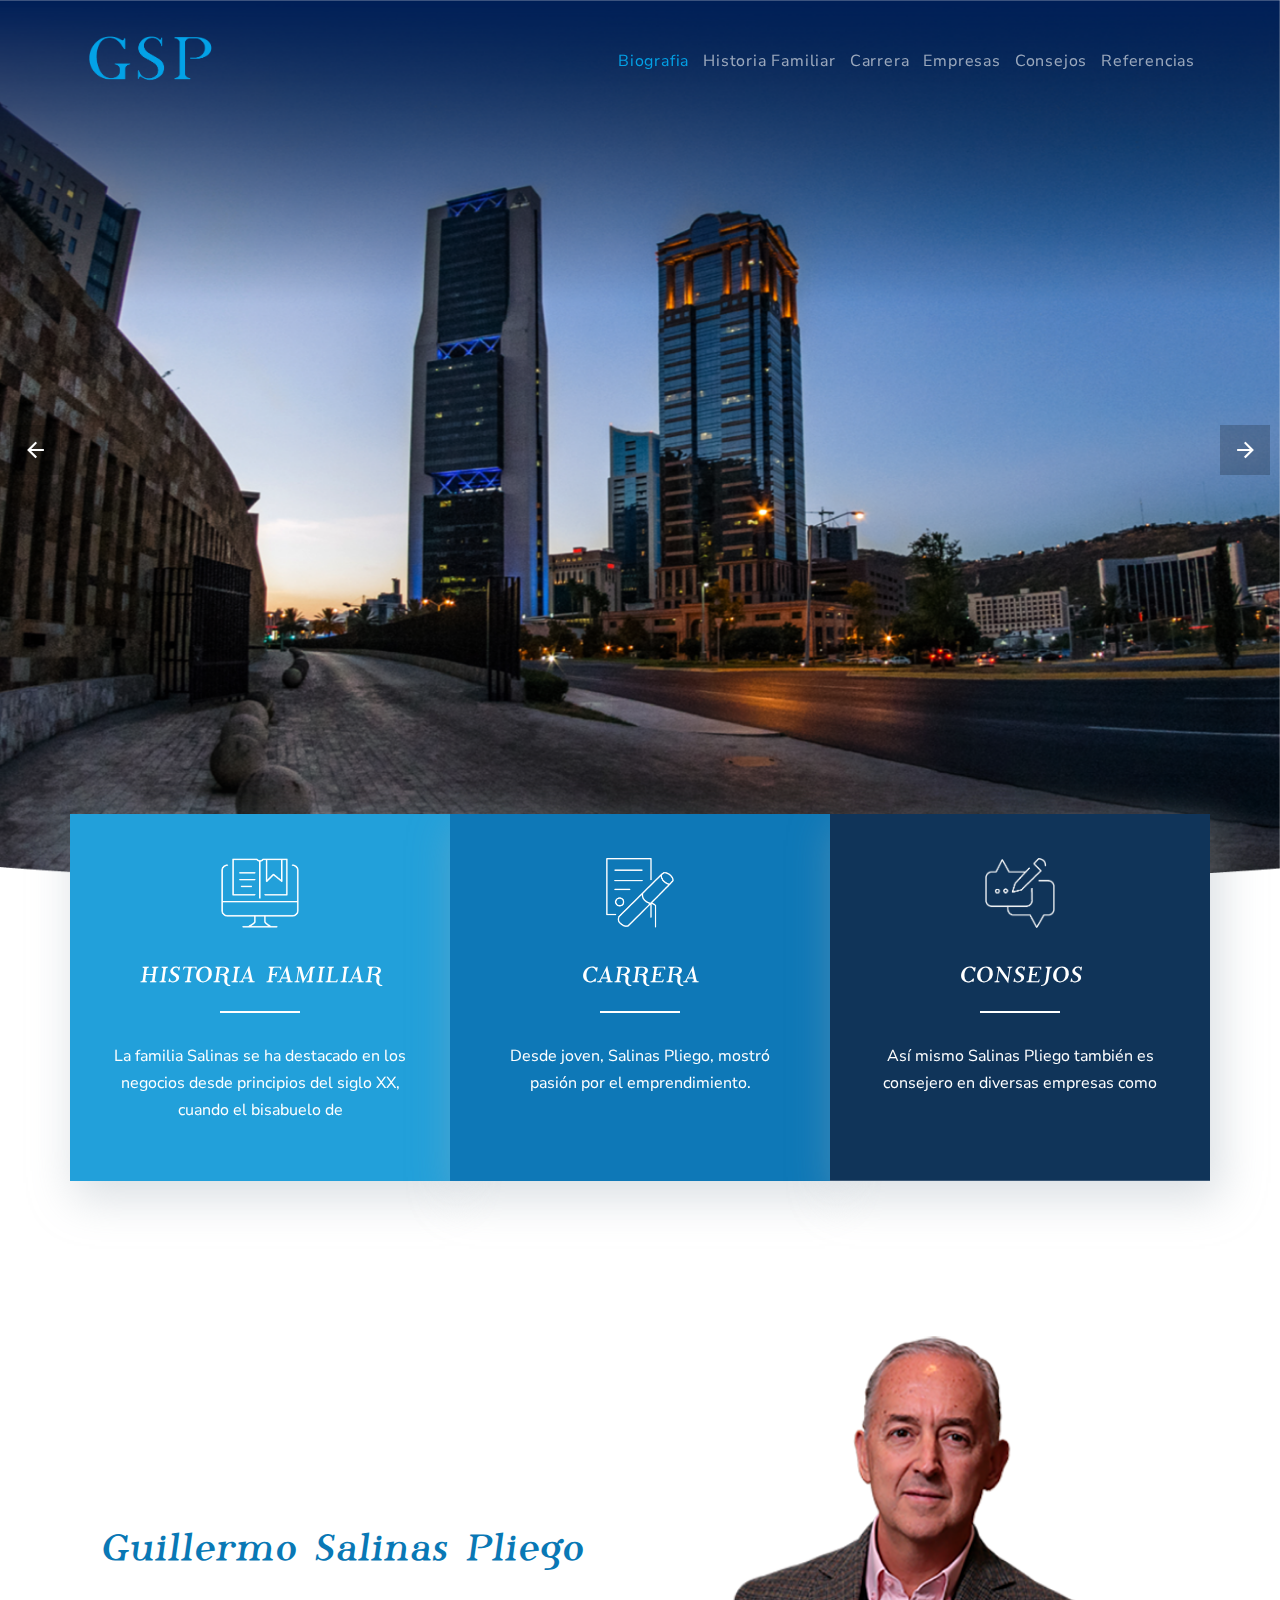
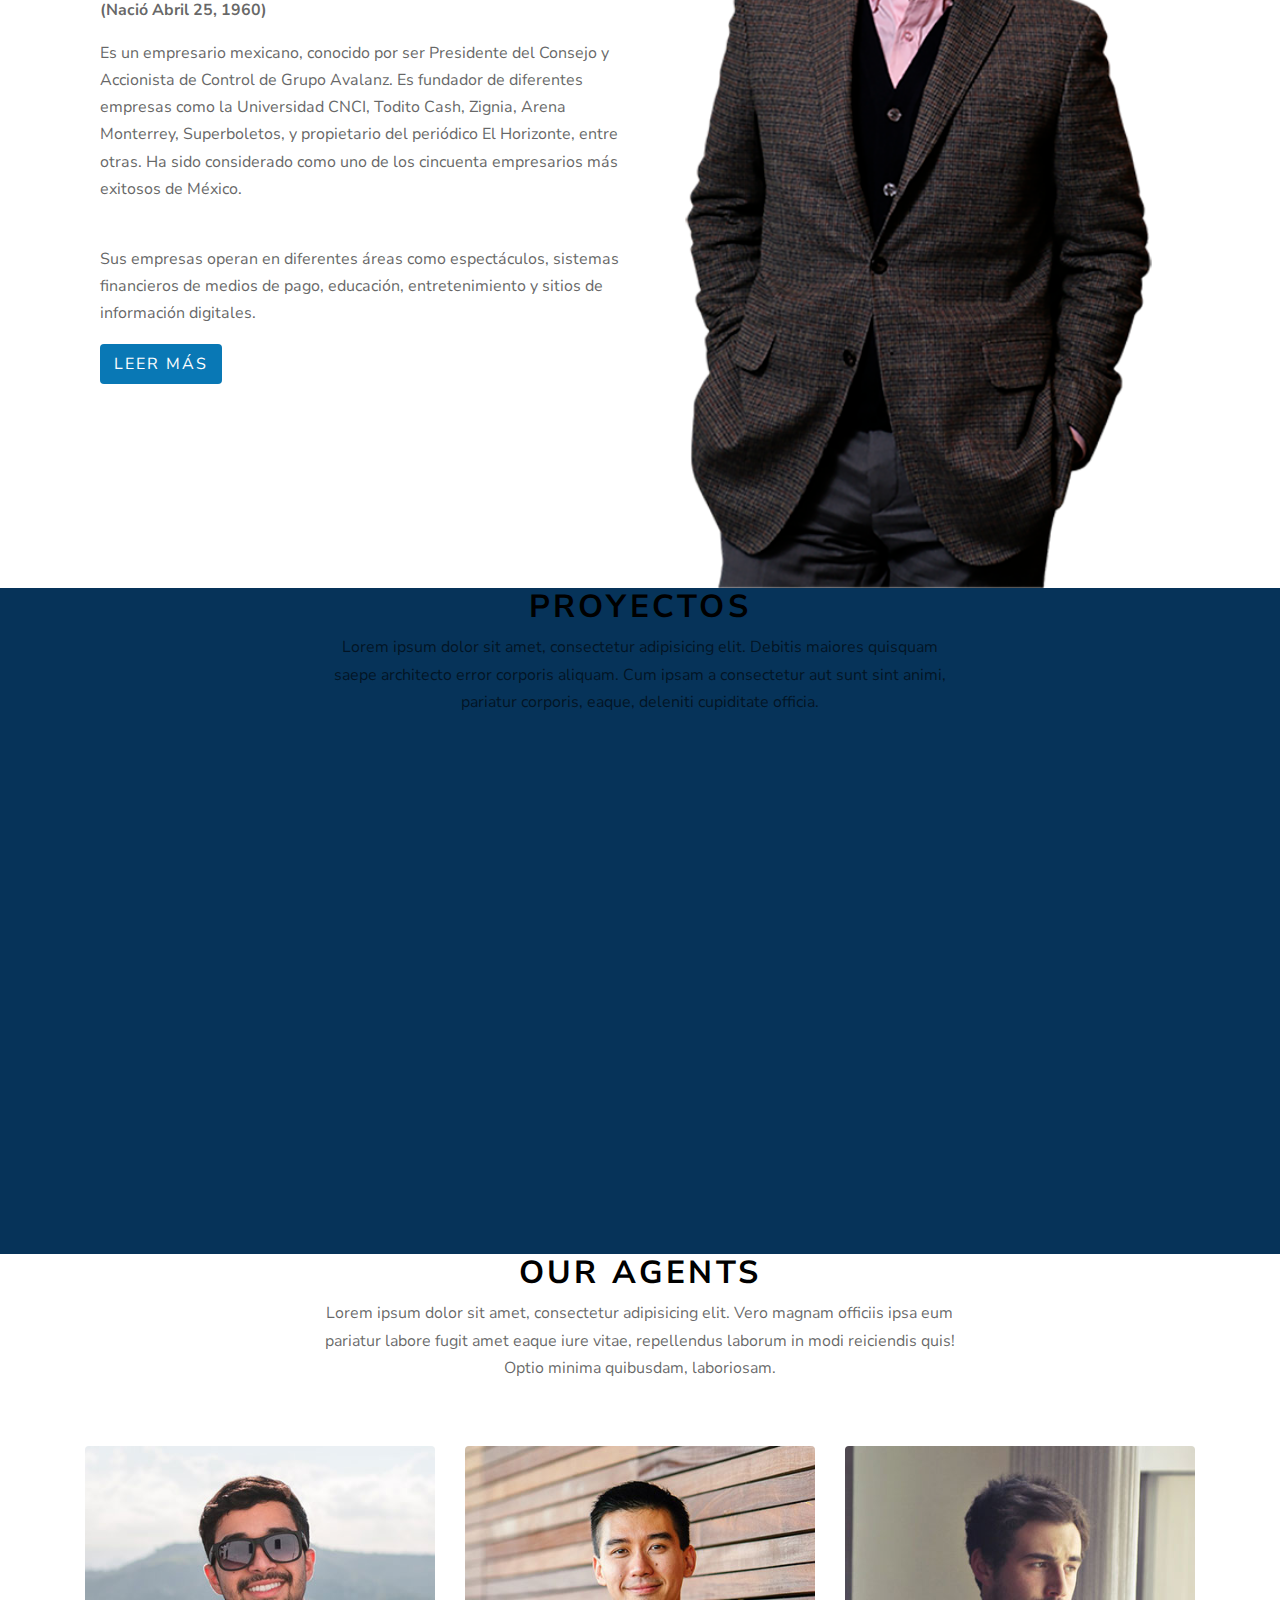
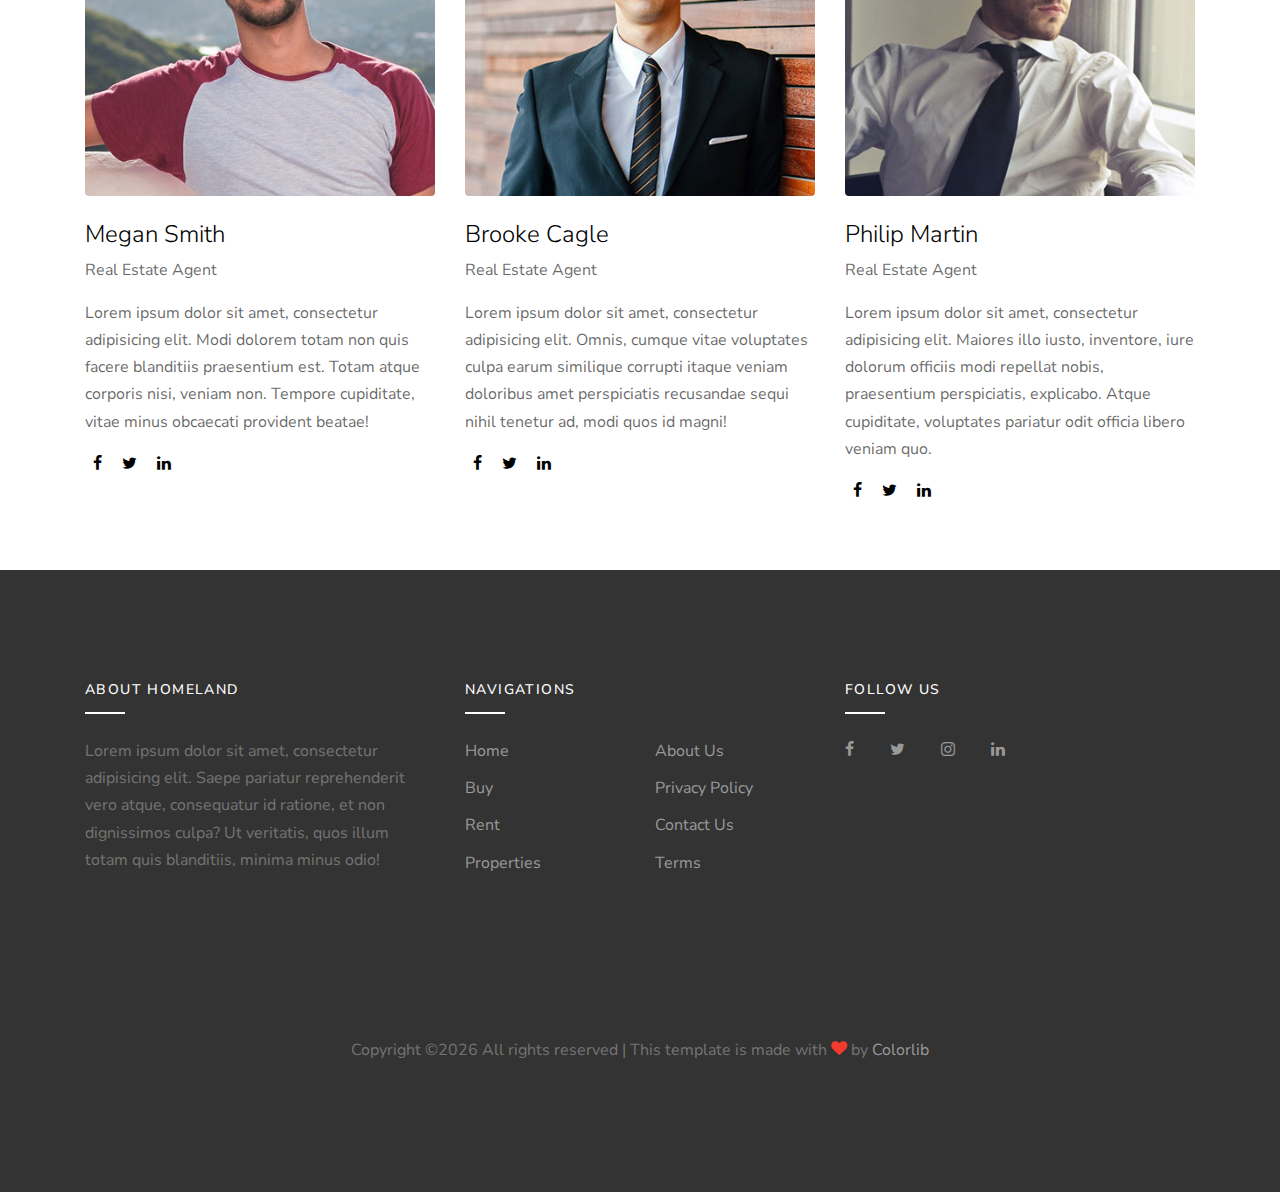
==== commit 8dae796d: "menu" ====
--- a/index.html
+++ b/index.html
@@ -53,7 +53,7 @@
 
                 <ul class="site-menu js-clone-nav d-none d-lg-block">
                   <li class="active">
-                    <a href="index.html">Biografia</a>
+                    <a href="#biografia">Biografia</a>
                   </li>
                   <li><a href="buy.html">Historia Familiar</a></li>
                   <li><a href="rent.html">Carrera</a></li>
@@ -512,7 +512,7 @@
     <div class="site-section">
       <div class="container">
        
-       <a name="nosotros" id="nosotros"></a>
+       <a name="biografia" id="biografia"></a>
        
         <div class="container">
 
@@ -559,7 +559,7 @@
         <div class="row justify-content-center mb-5">
           <div class="col-md-7 text-center">
             <div class="site-section-title">
-              <h2>Recent Blog</h2>
+              <h2>Proyectos</h2>
             </div>
             <p>Lorem ipsum dolor sit amet, consectetur adipisicing elit. Debitis maiores quisquam saepe architecto error corporis aliquam. Cum ipsam a consectetur aut sunt sint animi, pariatur corporis, eaque, deleniti cupiditate officia.</p>
           </div>
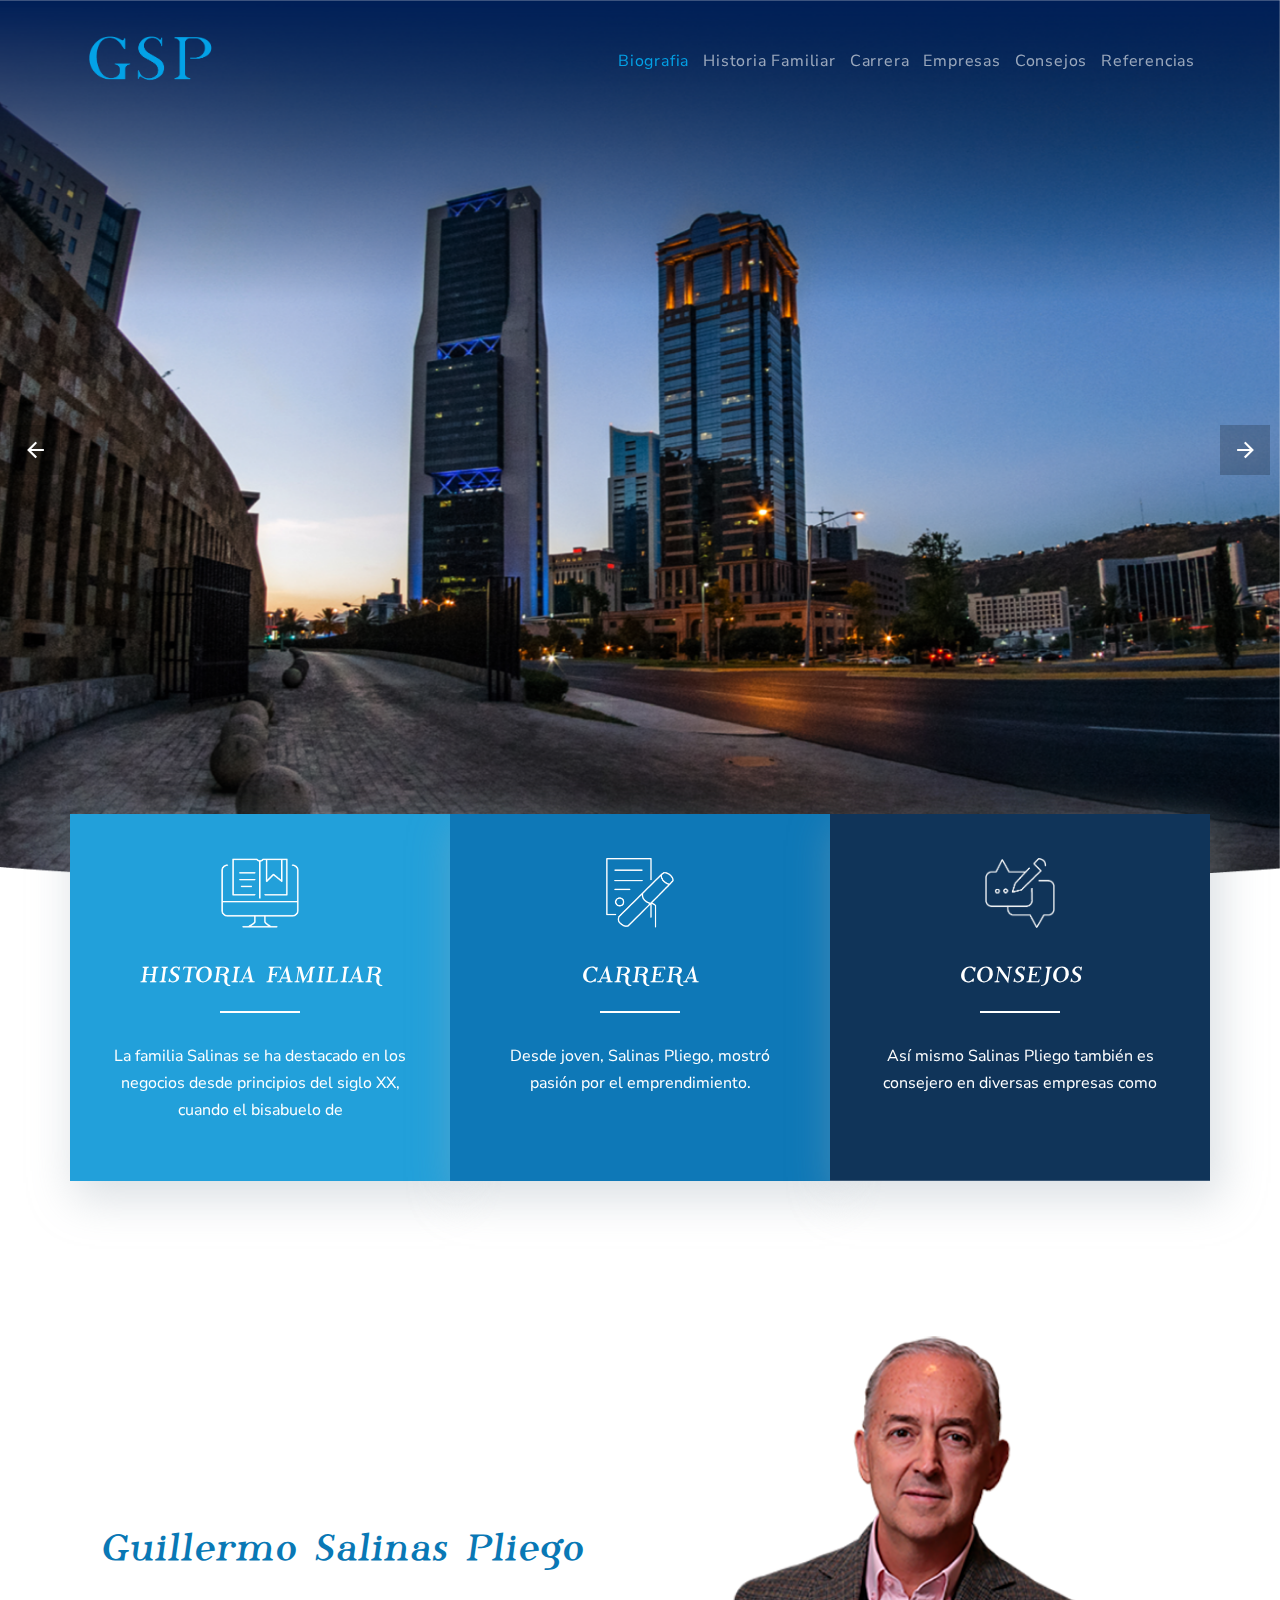
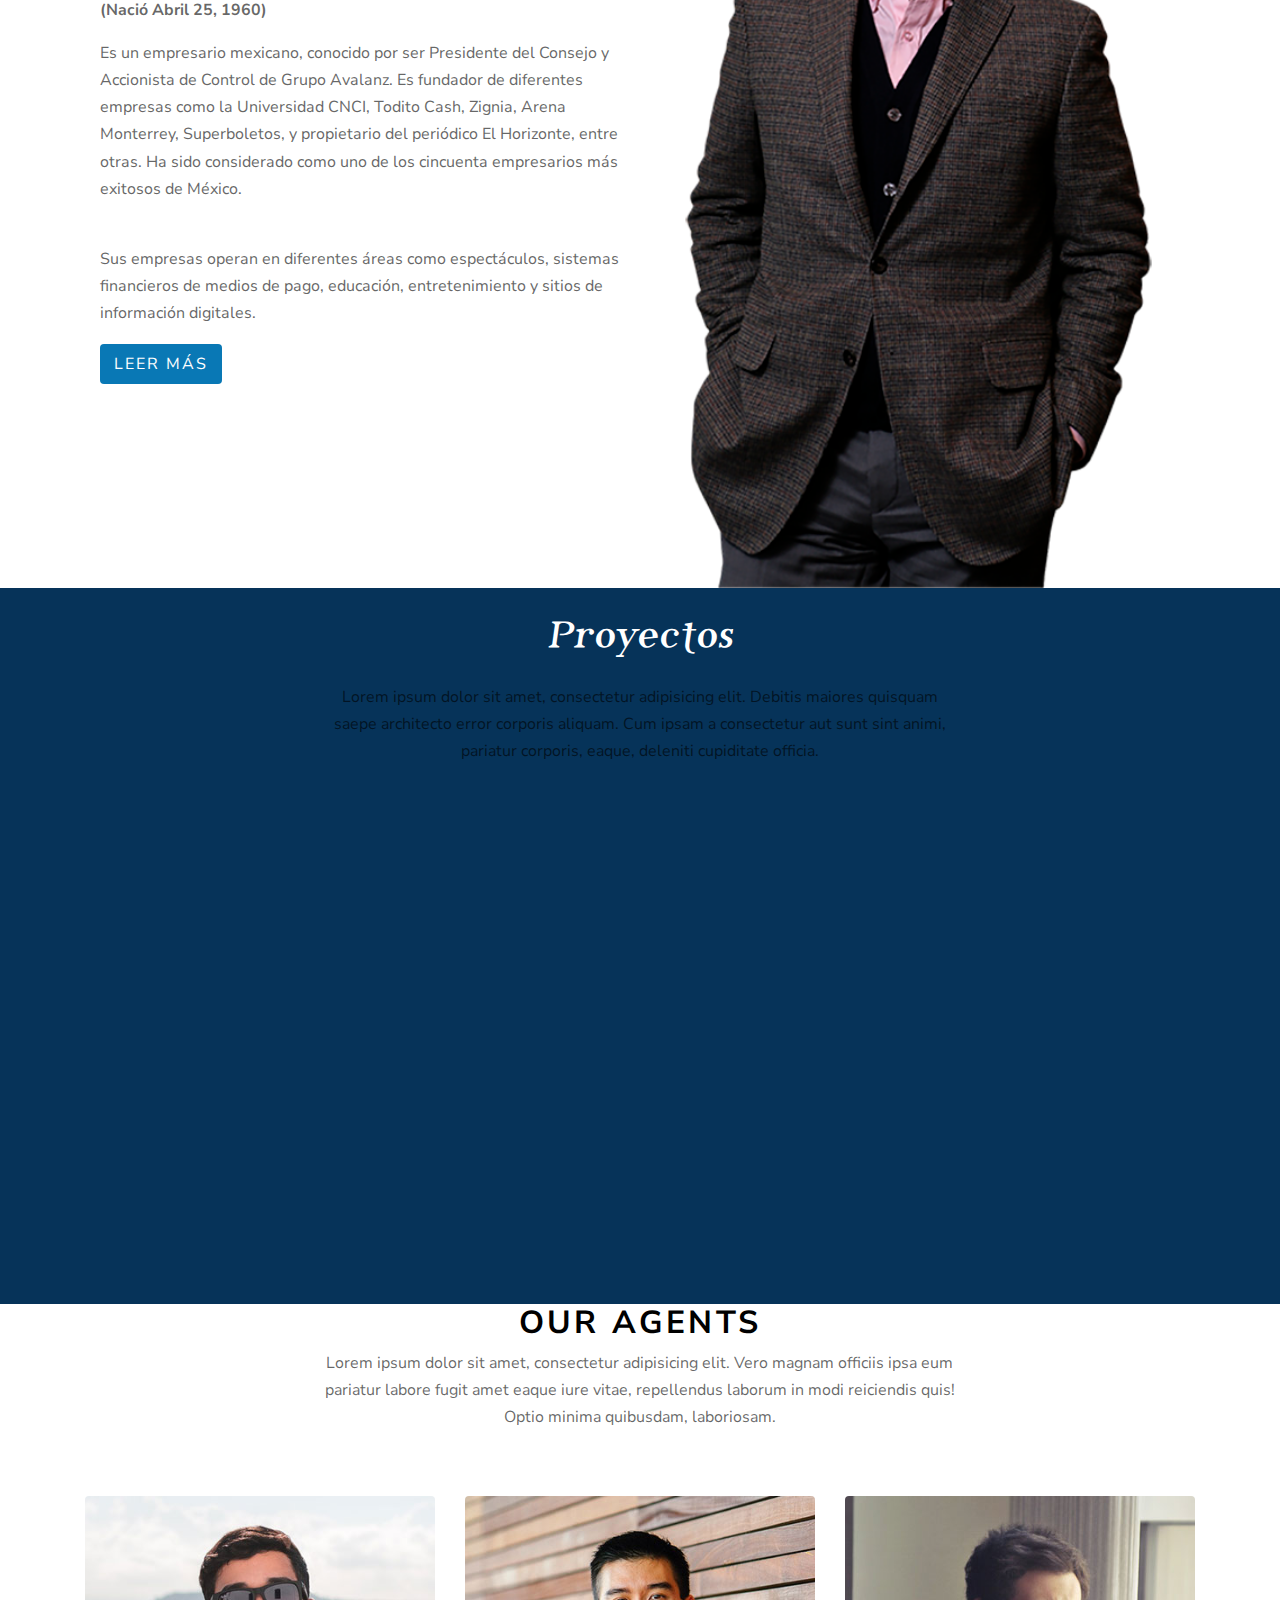
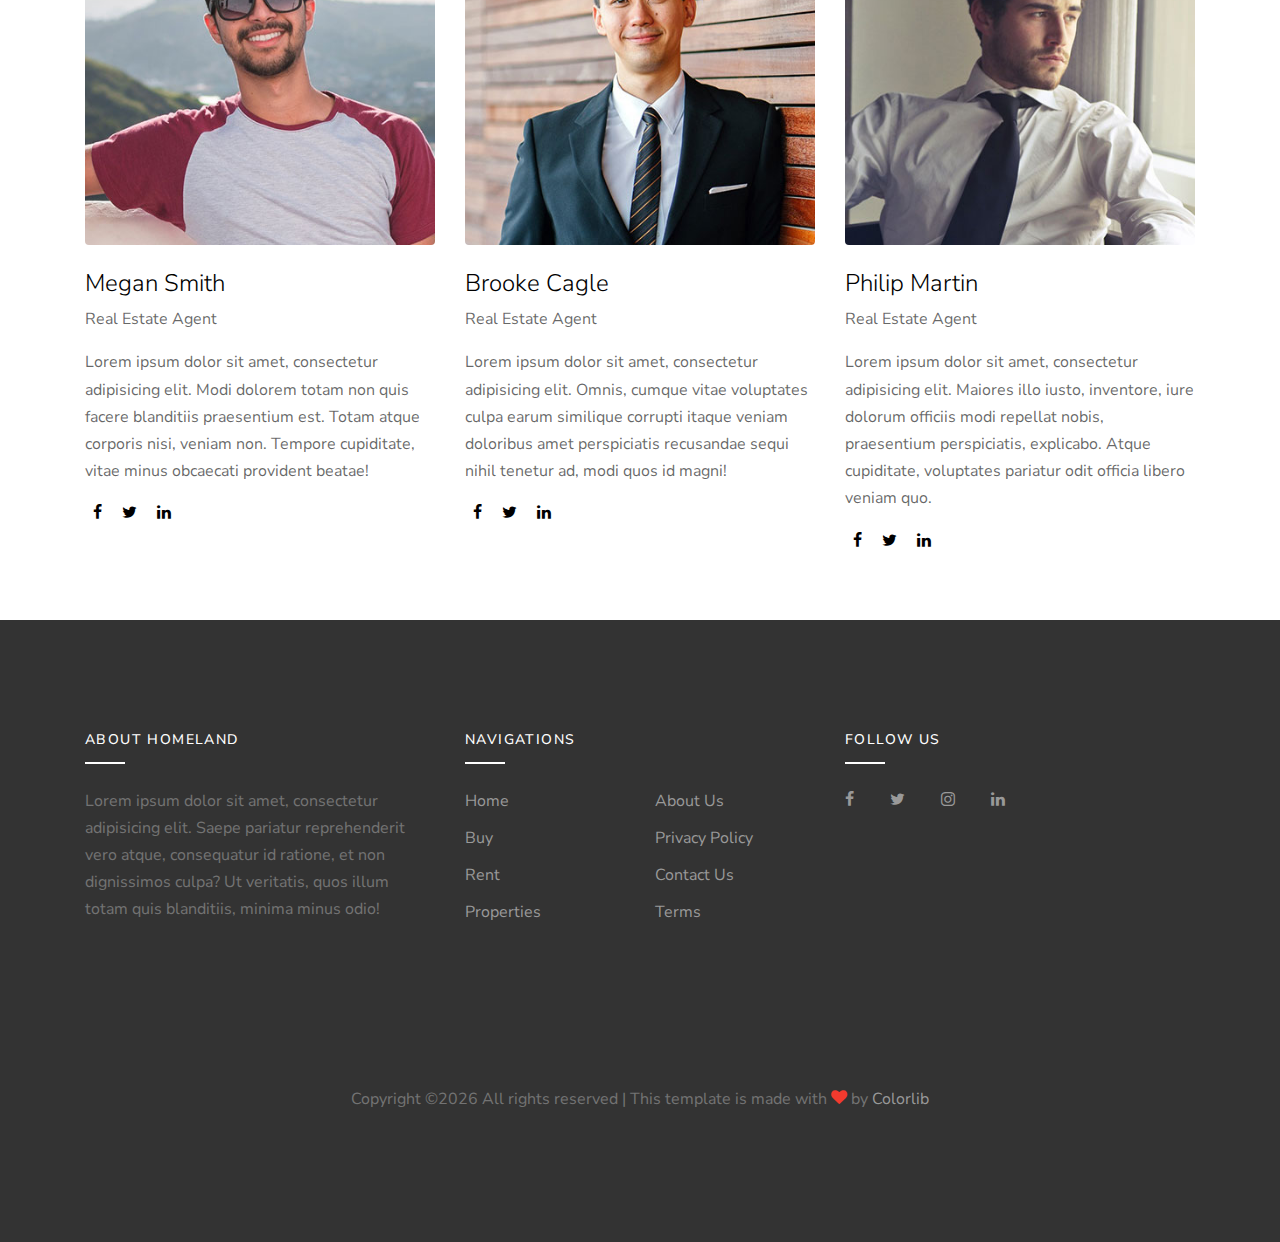
==== commit ebf7210a: "cambios en el area de proyectos" ====
--- a/index.html
+++ b/index.html
@@ -55,10 +55,10 @@
                   <li class="active">
                     <a href="#biografia">Biografia</a>
                   </li>
-                  <li><a href="buy.html">Historia Familiar</a></li>
-                  <li><a href="rent.html">Carrera</a></li>
-                  <li>
-                    <a href="properties.html">Empresas</a>
+                  <li><a href="#historia">Historia Familiar</a></li>
+                  <li><a href="#carrera">Carrera</a></li>
+                  <li>
+                    <a href="#empresas">Empresas</a>
                    <!--  <ul class="dropdown arrow-top">
                       <li><a href="#">Consejos</a></li>
                       <li><a href="#">Referencias</a></li>
@@ -73,7 +73,7 @@
                       </li>
                     </ul>-->
                   </li>
-                  <li><a href="blog.html">Consejos</a></li>
+                  <li><a href="#consejos">Consejos</a></li>
                   <li><a href="about.html">Referencias</a></li>
                   
                 </ul>
@@ -558,8 +558,9 @@
       <div class="container">
         <div class="row justify-content-center mb-5">
           <div class="col-md-7 text-center">
-            <div class="site-section-title">
-              <h2>Proyectos</h2>
+            
+            <div class="site-section-title ">
+<h1 style="font-family:'Phosphorus Bromide';font-weight:normal; color: #ffffff" class="my-4" >Proyectos</h2>
             </div>
             <p>Lorem ipsum dolor sit amet, consectetur adipisicing elit. Debitis maiores quisquam saepe architecto error corporis aliquam. Cum ipsam a consectetur aut sunt sint animi, pariatur corporis, eaque, deleniti cupiditate officia.</p>
           </div>
